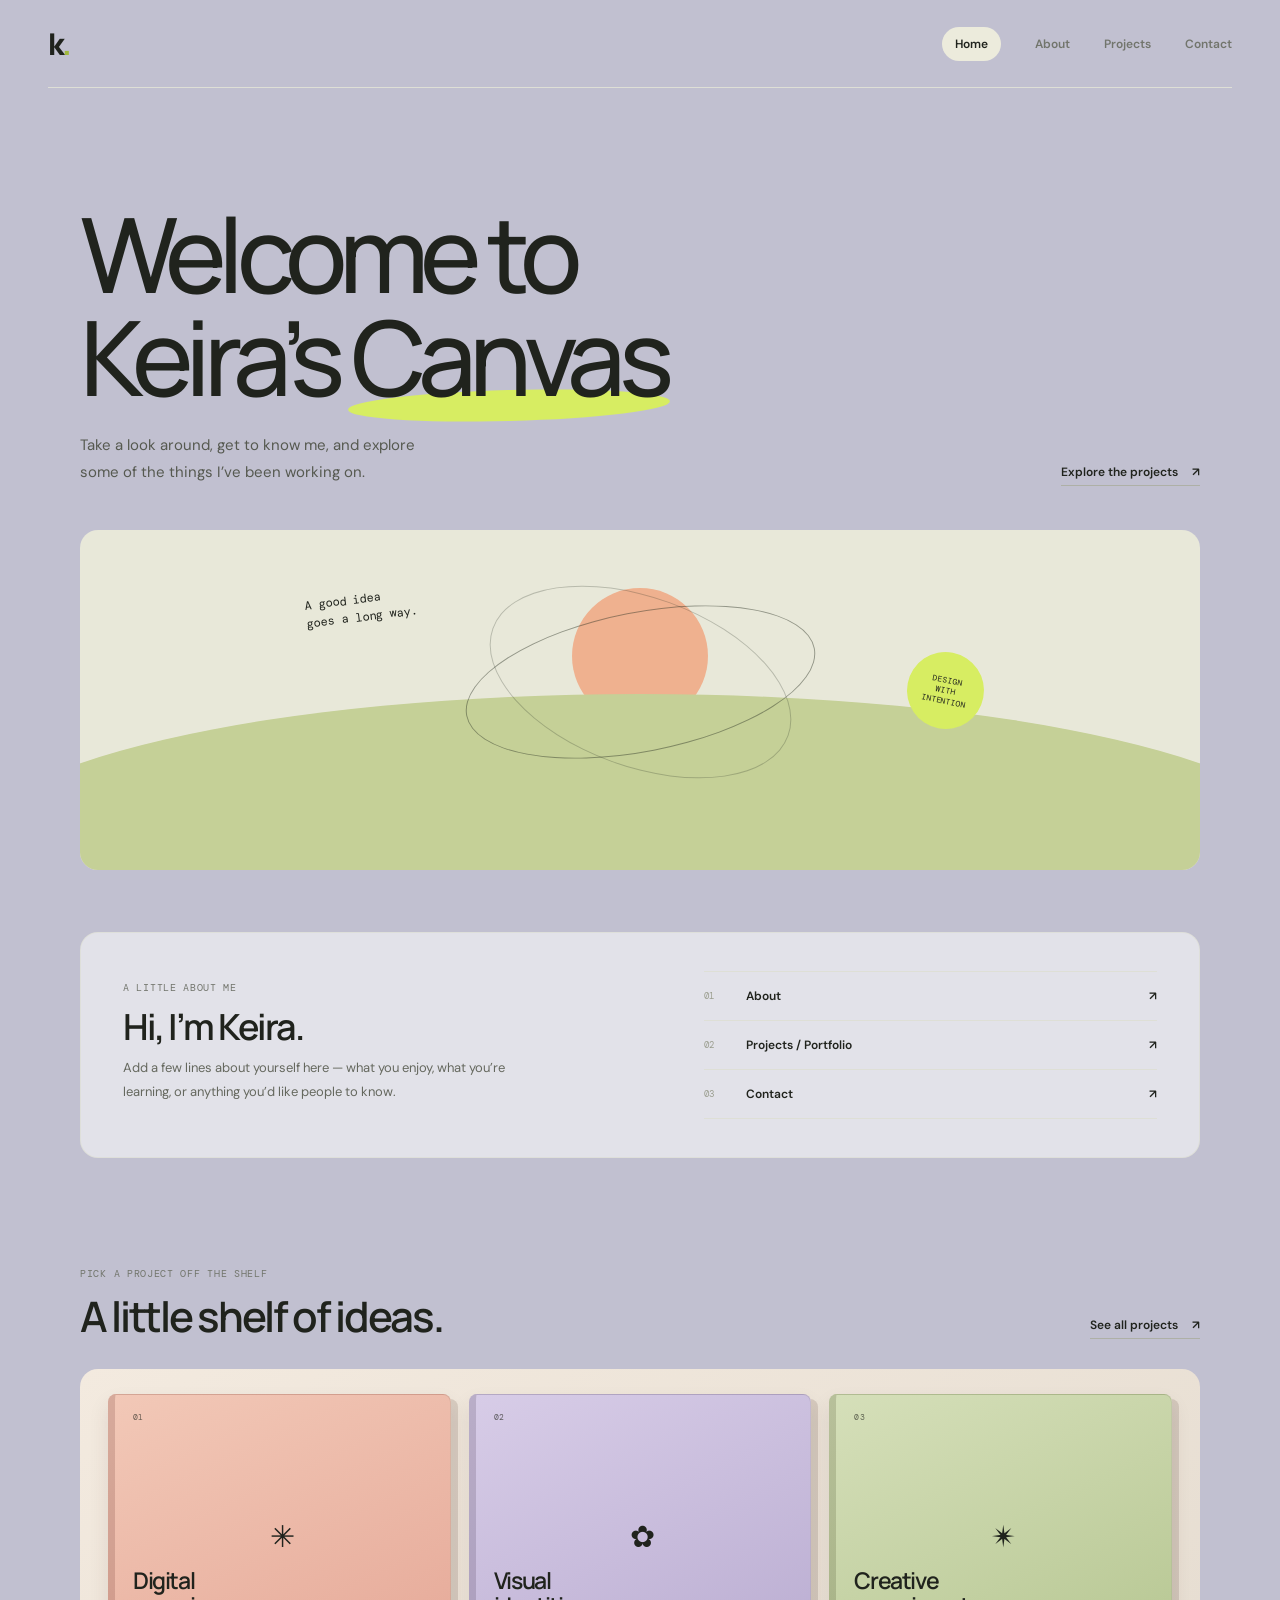
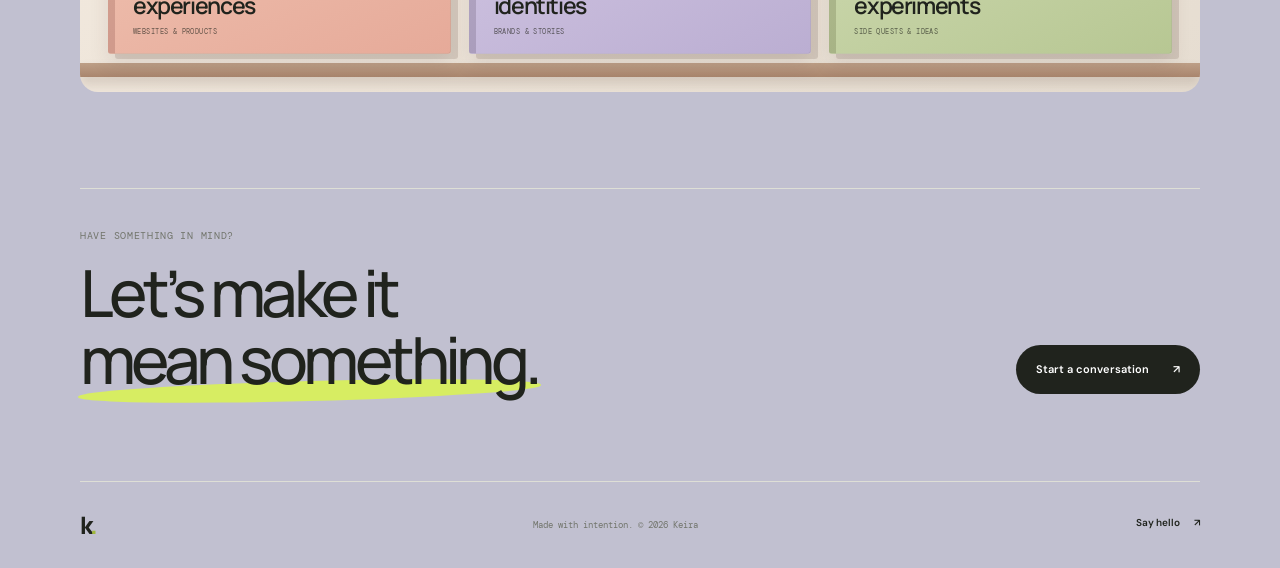
==== index.html @ f97a5eee "Add clickable project bookshelf Co-authored-by: Copilot <223556219+Copilot@users.noreply.github.com>" ====
<!doctype html>
<html lang="en">
  <head>
    <meta charset="utf-8">
    <meta name="viewport" content="width=device-width, initial-scale=1">
    <meta name="description" content="Welcome to Keira's Canvas. Get to know Keira and explore a shelf of projects.">
    <title>Keira’s Canvas</title>
    <link rel="stylesheet" href="styles.css">
  </head>
  <body>
    <a class="skip-link" href="#main">Skip to content</a>
    <header class="site-header">
      <a class="wordmark" href="index.html" aria-label="Keira, home">k<span>.</span></a>
      <nav class="site-nav" aria-label="Main navigation">
        <a class="active" aria-current="page" href="index.html">Home</a>
        <a href="about.html">About</a>
        <a href="projects.html">Projects</a>
        <a href="contact.html">Contact</a>
      </nav>
    </header>

    <main id="main">
      <section class="hero page-width">
        <h1>Welcome to<br>Keira’s <span class="highlight">Canvas</span></h1>
        <div class="hero-bottom">
          <p class="intro">Take a look around, get to know me, and explore some of the things I’ve been working on.</p>
          <a class="text-link" href="projects.html">Explore the projects <span aria-hidden="true">↗</span></a>
        </div>
        <div class="hero-art" aria-hidden="true">
          <div class="art-sun"></div>
          <div class="art-ring art-ring-one"></div>
          <div class="art-ring art-ring-two"></div>
          <span class="art-note">A good idea<br>goes a long way.</span>
          <span class="art-sticker">DESIGN<br>WITH<br>INTENTION</span>
          <div class="art-ground"></div>
        </div>
      </section>

      <section class="home-intro page-width" aria-labelledby="home-intro-title">
        <div class="home-intro-copy">
          <p class="eyebrow">A little about me</p>
          <h2 id="home-intro-title">Hi, I’m Keira.</h2>
          <p class="home-bio-placeholder">Add a few lines about yourself here — what you enjoy, what you’re learning, or anything you’d like people to know.</p>
        </div>
        <nav class="home-page-links" aria-label="Explore the portfolio">
          <a class="home-page-link" href="about.html"><span class="home-link-number">01</span><span>About</span><span aria-hidden="true">↗</span></a>
          <a class="home-page-link" href="projects.html"><span class="home-link-number">02</span><span>Projects / Portfolio</span><span aria-hidden="true">↗</span></a>
          <a class="home-page-link" href="contact.html"><span class="home-link-number">03</span><span>Contact</span><span aria-hidden="true">↗</span></a>
        </nav>
      </section>

      <section class="selected-work page-width" aria-labelledby="selected-work-title">
        <div class="section-heading">
          <div>
            <p class="eyebrow">Pick a project off the shelf</p>
            <h2 id="selected-work-title">A little shelf of ideas.</h2>
          </div>
          <a class="text-link" href="projects.html">See all projects <span aria-hidden="true">↗</span></a>
        </div>
        <nav class="bookshelf" aria-label="Projects">
          <a class="shelf-book shelf-book-peach" href="projects.html#digital-experiences">
            <span class="book-number">01</span>
            <span class="book-ornament" aria-hidden="true">✳</span>
            <span class="book-title">Digital<br>experiences</span>
            <span class="book-meta">WEBSITES &amp; PRODUCTS</span>
          </a>
          <a class="shelf-book shelf-book-lilac" href="projects.html#visual-identities">
            <span class="book-number">02</span>
            <span class="book-ornament" aria-hidden="true">✿</span>
            <span class="book-title">Visual<br>identities</span>
            <span class="book-meta">BRANDS &amp; STORIES</span>
          </a>
          <a class="shelf-book shelf-book-green" href="projects.html#creative-experiments">
            <span class="book-number">03</span>
            <span class="book-ornament" aria-hidden="true">✴</span>
            <span class="book-title">Creative<br>experiments</span>
            <span class="book-meta">SIDE QUESTS &amp; IDEAS</span>
          </a>
        </nav>
      </section>

      <section class="home-cta page-width">
        <p class="eyebrow">Have something in mind?</p>
        <div class="cta-row">
          <h2>Let’s make it<br><span class="highlight">mean something.</span></h2>
          <a class="button button-dark" href="contact.html">Start a conversation <span aria-hidden="true">↗</span></a>
        </div>
      </section>
    </main>

    <footer class="site-footer page-width">
      <a class="wordmark" href="index.html" aria-label="Keira, home">k<span>.</span></a>
      <p>Made with intention. © <span>2026</span> Keira</p>
      <a class="text-link" href="contact.html">Say hello <span aria-hidden="true">↗</span></a>
    </footer>
  </body>
</html>
---- styles.css ----
@import url('https://fonts.googleapis.com/css2?family=DM+Mono:wght@400;500&family=DM+Sans:wght@400;500;600;700&family=Manrope:wght@400;500;600;700;800&display=swap');

:root {
  color-scheme: light;
  --paper: #c1c0d0;
  --ink: #20231d;
  --muted: #72756c;
  --line: #dedfd6;
  --lime: #d7ed62;
  --peach: #f2ad8b;
  --lilac: #cbc3e4;
  --green: #bccd9c;
  --mono: "DM Mono", monospace;
  --sans: "DM Sans", sans-serif;
  --display: "Manrope", sans-serif;
}

* { box-sizing: border-box; }

html { scroll-behavior: smooth; }

body {
  margin: 0;
  background: var(--paper);
  color: var(--ink);
  font-family: var(--sans);
  -webkit-font-smoothing: antialiased;
}

a { color: inherit; text-decoration: none; }

a:focus-visible {
  outline: 2px solid currentColor;
  outline-offset: 5px;
}

.skip-link {
  position: absolute;
  z-index: 10;
  top: 10px;
  left: 10px;
  padding: 10px 14px;
  transform: translateY(-160%);
  background: var(--ink);
  color: white;
}

.skip-link:focus { transform: translateY(0); }

.page-width { width: min(1120px, calc(100% - 96px)); margin-inline: auto; }

.site-header {
  width: min(1240px, calc(100% - 96px));
  height: 88px;
  margin-inline: auto;
  display: flex;
  align-items: center;
  justify-content: space-between;
  border-bottom: 1px solid var(--line);
}

.wordmark {
  font-family: var(--display);
  font-size: 30px;
  line-height: 1;
  font-weight: 800;
  letter-spacing: -3px;
}

.wordmark span { color: #a0b83b; }

.site-nav { display: flex; align-items: center; gap: 34px; }

.site-nav a {
  font-size: 12px;
  font-weight: 600;
}

.site-nav a { color: var(--muted); transition: color .2s ease; }
.site-nav a:hover, .site-nav a.active { color: var(--ink); }

.hero { padding-top: 85px; }

.eyebrow {
  margin: 0;
  color: var(--muted);
  font: 10px/1.5 var(--mono);
  letter-spacing: .07em;
  text-transform: uppercase;
}

.eyebrow-mark { color: #98ad39; font-size: 14px; vertical-align: -1px; }

h1, h2, h3, p { margin-top: 0; }

.hero h1, .page-title {
  margin: 29px 0 24px;
  font: 500 clamp(54px, 8.3vw, 104px)/.99 var(--display);
  letter-spacing: -.075em;
}

.highlight {
  position: relative;
  z-index: 0;
  white-space: nowrap;
}

.highlight::after {
  position: absolute;
  z-index: -1;
  right: -.04em;
  bottom: .06em;
  left: -.03em;
  height: .3em;
  border-radius: 50%;
  background: var(--lime);
  content: "";
  transform: rotate(-1.5deg);
}

.hero-bottom {
  display: flex;
  align-items: end;
  justify-content: space-between;
  gap: 24px;
  padding-bottom: 44px;
}

.intro {
  max-width: 370px;
  margin: 0;
  color: #565950;
  font-size: 15px;
  line-height: 1.8;
}

.text-link {
  display: inline-flex;
  align-items: center;
  gap: 14px;
  padding-bottom: 5px;
  border-bottom: 1px solid #aeb0a6;
  font-size: 12px;
  font-weight: 600;
  transition: gap .2s ease, border-color .2s ease;
}

.text-link:hover { gap: 20px; border-color: var(--ink); }

.hero-art {
  position: relative;
  height: 340px;
  overflow: hidden;
  background: #e8e8d9;
}

.art-ground {
  position: absolute;
  right: 0;
  bottom: -134px;
  left: 0;
  height: 310px;
  border-radius: 50% 50% 0 0;
  background: #c5d097;
  transform: scaleX(1.2);
}

.art-sun {
  position: absolute;
  top: 58px;
  left: calc(50% - 68px);
  width: 136px;
  height: 136px;
  border-radius: 50%;
  background: #efb18f;
}

.art-ring {
  position: absolute;
  z-index: 1;
  top: 82px;
  left: calc(50% - 177px);
  width: 355px;
  height: 140px;
  border: 1px solid rgba(43, 48, 36, .44);
  border-radius: 50%;
  transform: rotate(-11deg);
}

.art-ring-two {
  top: 67px;
  left: calc(50% - 157px);
  width: 315px;
  height: 170px;
  border-color: rgba(43, 48, 36, .25);
  transform: rotate(20deg);
}

.art-note {
  position: absolute;
  z-index: 2;
  top: 60px;
  left: max(calc(50% - 335px), 8%);
  font: 12px/1.5 var(--mono);
  transform: rotate(-7deg);
}

.art-sticker {
  position: absolute;
  z-index: 2;
  top: 122px;
  right: max(calc(50% - 344px), 7%);
  display: grid;
  width: 77px;
  height: 77px;
  place-content: center;
  border-radius: 50%;
  background: var(--lime);
  font: 8px/1.3 var(--mono);
  text-align: center;
  transform: rotate(11deg);
}

.selected-work { padding: 108px 0 96px; }

.section-heading {
  display: flex;
  align-items: end;
  justify-content: space-between;
  gap: 20px;
  margin-bottom: 30px;
}

.section-heading h2 {
  margin: 12px 0 0;
  font: 600 clamp(28px, 4vw, 42px)/1.1 var(--display);
  letter-spacing: -.055em;
}

.work-grid { display: grid; grid-template-columns: repeat(2, 1fr); gap: 20px; }

.work-card {
  position: relative;
  display: flex;
  min-height: 315px;
  flex-direction: column;
  align-items: flex-start;
  padding: 23px 25px 22px;
  overflow: hidden;
  transition: transform .25s ease;
}

.work-card:hover { transform: translateY(-4px); }
.work-card-peach { background: #f0c1a8; }
.work-card-lilac { background: #d1c9e6; }

.work-number, .work-meta {
  position: relative;
  z-index: 1;
  font: 9px var(--mono);
  letter-spacing: .05em;
}

.work-illustration { position: absolute; inset: 36px 0 58px; }

.illustration-window {
  top: 53px;
  left: 50%;
  width: 172px;
  height: 112px;
  border: 1px solid rgba(32, 35, 29, .75);
  background: rgba(247, 246, 241, .56);
  transform: translateX(-50%) rotate(-5deg);
}

.illustration-window span {
  position: absolute;
  top: 0;
  right: 0;
  left: 0;
  height: 16px;
  border-bottom: 1px solid rgba(32, 35, 29, .45);
}

.illustration-window i {
  position: relative;
  top: 5px;
  left: 8px;
  display: inline-block;
  width: 4px;
  height: 4px;
  margin-right: 2px;
  border-radius: 50%;
  background: var(--ink);
}

.illustration-orbit {
  top: 43px;
  left: 50%;
  width: 140px;
  height: 140px;
  border: 1px solid rgba(32, 35, 29, .6);
  border-radius: 50%;
  transform: translateX(-50%) rotate(-28deg);
}

.illustration-orbit::before, .illustration-orbit::after {
  position: absolute;
  inset: 15px -15px;
  border: 1px solid rgba(32, 35, 29, .45);
  border-radius: 50%;
  content: "";
  transform: rotate(55deg);
}

.illustration-orbit::after { transform: rotate(-55deg); }

.illustration-orbit span {
  position: absolute;
  inset: 0;
  display: grid;
  place-content: center;
  font: 700 17px/1 var(--display);
  letter-spacing: -.06em;
  text-align: center;
  transform: rotate(28deg);
}

.work-title {
  position: relative;
  z-index: 1;
  margin-top: auto;
  font: 600 19px var(--display);
  letter-spacing: -.04em;
}

.work-meta { margin-top: 5px; color: #53544e; letter-spacing: 0; }

.work-arrow {
  position: absolute;
  right: 22px;
  bottom: 20px;
  font-size: 16px;
}

.home-cta {
  padding: 39px 0 87px;
  border-top: 1px solid var(--line);
}

.home-intro {
  display: grid;
  grid-template-columns: 1fr .85fr;
  gap: 48px;
  align-items: center;
  margin-top: 62px;
  padding: 38px 42px;
  border: 1px solid rgba(222, 223, 214, .8);
  border-radius: 18px;
  background: rgba(255, 255, 255, .54);
}

.home-intro-copy h2 {
  margin: 12px 0 10px;
  font: 600 clamp(25px, 3.5vw, 36px)/1.1 var(--display);
  letter-spacing: -.055em;
}

.home-bio-placeholder {
  max-width: 430px;
  min-height: 54px;
  margin: 0;
  color: #65685e;
  font-size: 13px;
  line-height: 1.8;
}

.home-page-links { border-top: 1px solid var(--line); }

.home-page-link {
  display: grid;
  grid-template-columns: 32px 1fr auto;
  min-height: 49px;
  align-items: center;
  gap: 10px;
  border-bottom: 1px solid var(--line);
  font-size: 12px;
  font-weight: 600;
  transition: padding .2s ease, color .2s ease;
}

.home-page-link:hover { padding-inline: 5px; color: #8a6880; }
.home-link-number { color: #9a9d8e; font: 9px var(--mono); }

.bookshelf {
  position: relative;
  display: grid;
  grid-template-columns: repeat(3, minmax(0, 1fr));
  align-items: end;
  gap: 18px;
  padding: 25px 28px 38px;
  overflow: hidden;
  border-radius: 18px;
  background: linear-gradient(145deg, #f3eadf, #e6ddd1);
}

.bookshelf::after {
  position: absolute;
  right: 0;
  bottom: 15px;
  left: 0;
  height: 14px;
  background: linear-gradient(180deg, #bd9f87, #a9856d);
  box-shadow: 0 7px 12px rgba(80, 57, 42, .16);
  content: "";
}

.shelf-book {
  position: relative;
  z-index: 1;
  display: flex;
  min-width: 0;
  min-height: 260px;
  flex-direction: column;
  align-items: flex-start;
  padding: 17px 18px;
  border: 1px solid rgba(64, 51, 47, .12);
  border-left: 7px solid rgba(64, 51, 47, .13);
  border-radius: 8px 8px 3px 3px;
  box-shadow: 7px 5px 0 rgba(87, 67, 53, .16), 0 10px 20px rgba(64, 51, 47, .1);
  transition: transform .22s ease, box-shadow .22s ease;
}

.shelf-book:hover {
  transform: translateY(-10px) rotate(-1deg);
  box-shadow: 9px 10px 0 rgba(87, 67, 53, .16), 0 16px 25px rgba(64, 51, 47, .14);
}

.shelf-book:focus-visible { z-index: 2; }
.shelf-book-peach { background: linear-gradient(155deg, #f2c8b7, #e6aa99); }
.shelf-book-lilac { background: linear-gradient(155deg, #d7cce7, #bbaed2); }
.shelf-book-green { background: linear-gradient(155deg, #d5dfb9, #b7c793); }
.book-number, .book-meta { font: 8px var(--mono); letter-spacing: .06em; }
.book-number { color: rgba(37, 39, 31, .68); }
.book-ornament { align-self: center; margin: auto 0 12px; font-size: 30px; }
.book-title { font: 600 clamp(16px, 2.2vw, 23px)/1.08 var(--display); letter-spacing: -.06em; }
.book-meta { margin-top: 9px; color: rgba(37, 39, 31, .67); font-size: 7px; }

.cta-row { display: flex; align-items: end; justify-content: space-between; gap: 24px; }

.cta-row h2 {
  margin: 17px 0 0;
  font: 500 clamp(38px, 6vw, 65px)/1.03 var(--display);
  letter-spacing: -.07em;
}

.button {
  display: inline-flex;
  min-height: 49px;
  align-items: center;
  justify-content: center;
  gap: 24px;
  padding: 0 20px;
  font-size: 11px;
  font-weight: 600;
  transition: background .2s ease, transform .2s ease;
}

.button:hover { transform: translateY(-2px); }
.button-dark { background: var(--ink); color: white; }
.button-dark:hover { background: #3a3f32; }

.site-footer {
  min-height: 87px;
  display: flex;
  align-items: center;
  justify-content: space-between;
  border-top: 1px solid var(--line);
}

.site-footer .wordmark { font-size: 24px; }
.site-footer p { margin: 0; color: var(--muted); font: 9px var(--mono); }
.site-footer .text-link { border: 0; font-size: 10px; }

.inner-page { padding-top: 86px; }
.inner-page > .page-title { margin-top: 27px; }
.page-title { font-size: clamp(56px, 8vw, 91px); }

.about-layout {
  display: grid;
  grid-template-columns: .92fr 1.08fr;
  gap: clamp(44px, 9vw, 112px);
  align-items: center;
  padding: 20px 0 112px;
}

.about-art {
  position: relative;
  min-height: 390px;
  overflow: hidden;
  background: #e7e8d9;
}

.about-art::before {
  position: absolute;
  right: -15%;
  bottom: -40%;
  left: -15%;
  height: 82%;
  border-radius: 50% 50% 0 0;
  background: #c7d39d;
  content: "";
}

.about-sun {
  position: absolute;
  top: 69px;
  left: calc(50% - 77px);
  width: 154px;
  height: 154px;
  border-radius: 50%;
  background: #f0b391;
}

.about-note {
  position: absolute;
  z-index: 1;
  right: 17px;
  bottom: 26px;
  font: 10px/1.6 var(--mono);
  text-align: right;
  transform: rotate(-5deg);
}

.about-doodle {
  position: absolute;
  top: 38px;
  left: 23px;
  color: #8ba43a;
  font-size: 27px;
}

.about-copy h2 {
  margin: 0 0 17px;
  font: 600 25px var(--display);
  letter-spacing: -.04em;
}

.about-copy p {
  margin-bottom: 17px;
  color: #65685e;
  font-size: 13px;
  line-height: 1.85;
}

.about-copy p.lead { color: var(--ink); font-size: 16px; line-height: 1.7; }
.about-copy .text-link { margin-top: 7px; }

.values-section { padding: 0 0 100px; }
.values-grid { display: grid; grid-template-columns: repeat(3, 1fr); gap: 27px; margin-top: 28px; }
.values-grid article { padding-top: 16px; border-top: 1px solid var(--line); }
.values-grid article > span { color: #8d9d4e; font: 10px var(--mono); }
.values-grid h3 { margin: 20px 0 8px; font: 600 18px var(--display); letter-spacing: -.04em; }
.values-grid p { max-width: 250px; margin: 0; color: var(--muted); font-size: 12px; line-height: 1.8; }

.inner-cta {
  display: flex;
  align-items: center;
  justify-content: space-between;
  gap: 24px;
  padding: 34px 0 77px;
  border-top: 1px solid var(--line);
}

.inner-cta h2 { margin: 0; font: 600 25px var(--display); letter-spacing: -.05em; }

.page-intro {
  max-width: 490px;
  margin: 0;
  color: #65685e;
  font-size: 15px;
  line-height: 1.8;
}

.projects-page > .page-title { margin-bottom: 16px; }

.project-grid { display: grid; grid-template-columns: repeat(2, 1fr); gap: 36px 22px; padding: 54px 0 95px; }

.project-card { min-width: 0; }

.project-art {
  position: relative;
  display: grid;
  min-height: 300px;
  overflow: hidden;
  place-items: center;
}

.project-art-peach { background: #f0c1a8; }
.project-art-lilac { background: #d1c9e6; }
.project-art-green { background: #d3ddbb; }

.project-label {
  position: absolute;
  top: 18px;
  left: 19px;
  font: 9px var(--mono);
}

.project-stamp {
  position: absolute;
  right: 18px;
  bottom: 17px;
  font: 10px var(--mono);
}

.project-shape-window {
  position: relative;
  width: min(64%, 250px);
  height: 150px;
  padding-top: 25px;
  border: 1px solid rgba(32, 35, 29, .7);
  background: rgba(247, 246, 241, .55);
  box-shadow: 12px 12px 0 rgba(32, 35, 29, .12);
  transform: rotate(-5deg);
}

.project-shape-window i {
  position: relative;
  top: -19px;
  left: 10px;
  display: inline-block;
  width: 5px;
  height: 5px;
  margin-right: 3px;
  border-radius: 50%;
  background: var(--ink);
}

.project-shape-window::before {
  position: absolute;
  top: 20px;
  right: 0;
  left: 0;
  height: 1px;
  background: rgba(32, 35, 29, .5);
  content: "";
}

.project-shape-window span {
  display: block;
  margin: 19px;
  font: 600 24px/1.05 var(--display);
  letter-spacing: -.06em;
}

.project-shape-orbit {
  position: relative;
  width: 150px;
  height: 150px;
  border: 1px solid rgba(32, 35, 29, .7);
  border-radius: 50%;
  transform: rotate(-30deg);
}

.project-shape-orbit::before, .project-shape-orbit::after {
  position: absolute;
  inset: 17px -17px;
  border: 1px solid rgba(32, 35, 29, .5);
  border-radius: 50%;
  content: "";
  transform: rotate(57deg);
}

.project-shape-orbit::after { transform: rotate(-57deg); }
.project-shape-orbit span { position: absolute; inset: 0; display: grid; place-content: center; font: 700 20px/1 var(--display); letter-spacing: -.06em; text-align: center; transform: rotate(30deg); }

.project-shape-flower {
  display: grid;
  width: 135px;
  height: 135px;
  place-items: center;
  border: 1px solid rgba(32, 35, 29, .7);
  border-radius: 50%;
  transform: rotate(-18deg);
}

.project-shape-flower::before, .project-shape-flower::after {
  position: absolute;
  width: 71px;
  height: 119px;
  border: 1px solid rgba(32, 35, 29, .55);
  border-radius: 50%;
  content: "";
}

.project-shape-flower::after { transform: rotate(90deg); }
.project-shape-flower span { font-size: 26px; }

.project-caption { display: flex; align-items: center; justify-content: space-between; padding-top: 15px; }
.project-caption h2 { margin: 0 0 4px; font: 600 16px var(--display); letter-spacing: -.04em; }
.project-caption p { margin: 0; color: var(--muted); font-size: 11px; }
.project-caption > span { font-size: 15px; }
.projects-page .inner-cta { padding-top: 30px; }

.contact-layout {
  display: grid;
  grid-template-columns: 1fr .85fr;
  gap: 50px;
  align-items: center;
  padding: 10px 0 60px;
}

.contact-copy .page-title { margin: 20px 0 20px; }
.contact-copy .page-intro { max-width: 390px; }

.contact-email {
  display: inline-flex;
  align-items: center;
  gap: 18px;
  margin-top: 35px;
  padding-bottom: 7px;
  border-bottom: 1px solid #aeb0a6;
  font: 600 clamp(17px, 2.5vw, 23px) var(--display);
  letter-spacing: -.04em;
}

.contact-email span { font: 15px var(--sans); }
.contact-note { margin: 10px 0 0; color: var(--muted); font-size: 10px; }

.contact-art {
  position: relative;
  aspect-ratio: 1;
  max-height: 390px;
  overflow: hidden;
  background: #e6e8d8;
}

.contact-sun {
  position: absolute;
  top: 50%;
  left: 50%;
  display: grid;
  width: 130px;
  height: 130px;
  place-items: center;
  border-radius: 50%;
  background: #efb18f;
  font: 700 26px var(--display);
  letter-spacing: -.07em;
  transform: translate(-50%, -50%);
}

.contact-orbit {
  position: absolute;
  top: calc(50% - 73px);
  left: calc(50% - 152px);
  width: 304px;
  height: 146px;
  border: 1px solid rgba(32, 35, 29, .5);
  border-radius: 50%;
  transform: rotate(-35deg);
}

.contact-orbit-two { transform: rotate(35deg); }

.contact-spark {
  position: absolute;
  z-index: 1;
  color: #82943d;
  font-size: 24px;
}

.contact-spark-one { top: 19%; left: 20%; }
.contact-spark-two { right: 17%; bottom: 19%; font-size: 16px; }

.contact-art-note {
  position: absolute;
  right: 17px;
  bottom: 16px;
  font: 9px/1.5 var(--mono);
  text-align: right;
}

.contact-bottom {
  display: flex;
  align-items: center;
  justify-content: space-between;
  gap: 20px;
  padding: 26px 0 77px;
  border-top: 1px solid var(--line);
}

.contact-bottom p { margin: 0; color: var(--muted); font-size: 12px; }

@media (min-width: 1400px) {
  .hero { padding-top: 102px; }
  .hero-art { height: 390px; }
}

@media (max-width: 720px) {
  .page-width, .site-header { width: calc(100% - 40px); }
  .site-header { height: 72px; }
  .site-nav { gap: 17px; }
  .site-nav a { font-size: 11px; }
  .hero { padding-top: 64px; }
  .hero h1 { margin-top: 25px; font-size: clamp(51px, 12vw, 78px); }
  .hero-bottom { align-items: start; flex-direction: column; padding-bottom: 30px; }
  .hero-art { height: 275px; }
  .art-sun { top: 46px; width: 112px; height: 112px; left: calc(50% - 56px); }
  .art-ring { top: 68px; left: calc(50% - 144px); width: 288px; height: 118px; }
  .art-ring-two { top: 57px; left: calc(50% - 129px); width: 258px; height: 142px; }
  .art-note { top: 37px; left: 6%; font-size: 10px; }
  .art-sticker { top: 110px; right: 7%; width: 66px; height: 66px; font-size: 7px; }
  .selected-work { padding: 75px 0 67px; }
  .home-intro { grid-template-columns: 1fr; gap: 28px; margin-top: 38px; padding: 27px 24px; }
  .home-bio-placeholder { min-height: 0; }
  .section-heading { align-items: start; flex-direction: column; }
  .bookshelf { gap: 12px; padding: 20px 20px 35px; }
  .shelf-book { min-height: 230px; padding: 14px 13px; }
  .work-card { min-height: 265px; padding: 18px 15px; }
  .work-title { font-size: 16px; }
  .work-number, .work-meta { font-size: 8px; }
  .work-arrow { right: 14px; bottom: 17px; }
  .illustration-window { width: 135px; height: 95px; }
  .illustration-orbit { width: 115px; height: 115px; }
  .home-cta { padding: 30px 0 60px; }
  .cta-row { align-items: start; flex-direction: column; }
  .site-footer { min-height: 75px; }
  .site-footer p { font-size: 8px; }
  .inner-page { padding-top: 65px; }
  .page-title { font-size: clamp(53px, 11vw, 78px); }
  .about-layout { grid-template-columns: 1fr; gap: 34px; padding: 10px 0 75px; }
  .about-art { min-height: 300px; }
  .about-sun { top: 54px; }
  .values-section { padding-bottom: 70px; }
  .values-grid { grid-template-columns: 1fr; gap: 24px; }
  .values-grid article { display: grid; grid-template-columns: 30px 1fr; column-gap: 8px; }
  .values-grid article > span { grid-row: span 2; padding-top: 3px; }
  .values-grid h3 { margin: 0 0 6px; }
  .values-grid p { grid-column: 2; max-width: none; }
  .inner-cta h2 { font-size: 19px; }
  .inner-cta .button { flex-shrink: 0; }
  .project-grid { gap: 24px 12px; padding: 40px 0 70px; }
  .project-art { min-height: 230px; }
  .project-shape-window { height: 120px; }
  .project-shape-window span { margin: 15px; font-size: 19px; }
  .project-shape-orbit { width: 120px; height: 120px; }
  .project-shape-flower { width: 108px; height: 108px; }
  .project-shape-flower::before, .project-shape-flower::after { width: 60px; height: 96px; }
  .project-caption h2 { font-size: 13px; }
  .project-caption p { font-size: 9px; }
  .project-label { top: 13px; left: 12px; font-size: 8px; }
  .project-stamp { right: 12px; bottom: 12px; }
  .contact-layout { grid-template-columns: 1fr; gap: 40px; padding-bottom: 40px; }
  .contact-art { width: min(100%, 390px); justify-self: center; }
  .contact-bottom { padding-bottom: 60px; }
}

@media (max-width: 430px) {
  .page-width, .site-header { width: calc(100% - 32px); }
  .site-header { height: 66px; }
  .wordmark { font-size: 26px; }
  .site-nav { gap: 12px; }
  .site-nav a { font-size: 10px; }
  .eyebrow { font-size: 9px; }
  .hero h1 { font-size: clamp(38px, 10.3vw, 51px); }
  .bookshelf { gap: 8px; padding: 16px 13px 32px; }
  .shelf-book { min-height: 195px; padding: 12px 9px; }
  .book-title { font-size: clamp(12px, 3.2vw, 16px); }
  .book-meta { font-size: 6px; }
  .book-ornament { font-size: 23px; }
  .work-grid { grid-template-columns: 1fr; }
  .work-card { min-height: 255px; }
  .section-heading h2 { font-size: 30px; }
  .site-footer p { max-width: 125px; text-align: center; line-height: 1.7; }
  .site-footer .text-link { gap: 7px; }
  .project-grid { grid-template-columns: 1fr; gap: 29px; }
  .project-art { min-height: 280px; }
  .project-caption h2 { font-size: 15px; }
  .project-caption p { font-size: 10px; }
  .inner-cta { align-items: start; flex-direction: column; }
  .contact-copy .page-title { font-size: 57px; }
}

@media (prefers-reduced-motion: reduce) {
  *, *::before, *::after { scroll-behavior: auto !important; transition-duration: .01ms !important; }
}

/* Soft, rounded details give the portfolio a warmer, more personal feel. */
body { background: var(--paper); }

.site-nav a.active {
  padding: 9px 13px;
  border-radius: 999px;
  background: #ecebdc;
}

.button { border-radius: 999px; }
.hero-art, .about-art, .project-art, .work-card, .contact-art { border-radius: 18px; }
.work-card { box-shadow: 0 8px 25px rgba(37, 39, 31, .035); }
.project-art { box-shadow: 0 8px 24px rgba(37, 39, 31, .045); }

.about-page .highlight::after { background: #e9bfd3; }

.about-page .about-layout {
  grid-template-columns: 1fr 1fr;
  gap: clamp(42px, 7vw, 88px);
  padding-top: 15px;
}

.about-page .about-art {
  min-height: 430px;
  border: 8px solid rgba(255, 255, 255, .68);
  background:
    radial-gradient(circle at 17% 83%, rgba(255, 255, 255, .72) 0 3px, transparent 4px),
    radial-gradient(circle at 83% 30%, rgba(255, 255, 255, .68) 0 4px, transparent 5px),
    linear-gradient(145deg, #f3d9e3 0%, #e8dfef 55%, #d9e3d1 100%);
  box-shadow: 0 18px 45px rgba(90, 75, 85, .09);
}

.about-page .about-art::before {
  right: -17%;
  bottom: -44%;
  left: -17%;
  height: 83%;
  border-radius: 50% 50% 0 0;
  background: linear-gradient(155deg, #d6e0bf, #bcca9c);
}

.about-page .about-art::after {
  position: absolute;
  top: 72px;
  left: calc(50% - 112px);
  width: 224px;
  height: 136px;
  border: 1px solid rgba(77, 65, 75, .3);
  border-radius: 50%;
  content: "";
  transform: rotate(-24deg);
}

.about-page .about-sun {
  top: 80px;
  left: calc(50% - 73px);
  width: 146px;
  height: 146px;
  background: radial-gradient(circle at 35% 30%, #ffe1ca, #eea8a0 78%);
  box-shadow: 0 15px 32px rgba(172, 115, 114, .15);
}

.about-art-label {
  position: absolute;
  z-index: 2;
  top: 18px;
  left: 18px;
  padding: 8px 10px;
  border: 1px solid rgba(53, 49, 48, .14);
  border-radius: 99px;
  background: rgba(255, 255, 255, .52);
  font: 8px var(--mono);
  letter-spacing: .06em;
}

.about-sticker {
  position: absolute;
  z-index: 2;
  top: 173px;
  right: 12%;
  display: grid;
  width: 70px;
  height: 70px;
  place-content: center;
  border-radius: 50%;
  background: #f5e89b;
  box-shadow: 0 6px 16px rgba(91, 77, 43, .12);
  font: 8px/1.35 var(--mono);
  text-align: center;
  transform: rotate(9deg);
}

.about-page .about-note {
  right: auto;
  bottom: 24px;
  left: 23px;
  padding: 11px 14px;
  border-radius: 10px;
  background: rgba(255, 255, 255, .64);
  font-size: 9px;
  text-align: left;
  transform: rotate(-3deg);
}

.about-page .about-doodle {
  top: 96px;
  left: 15%;
  color: #788c55;
  font-size: 23px;
}

.about-page .about-copy h2 { font-size: 29px; }
.about-page .about-copy p { font-size: 14px; }
.about-page .about-copy p.lead { font-size: 17px; }
.about-page .values-grid article { padding-top: 18px; }
.about-page .values-grid article > span { color: #ab7390; }
.about-page .values-grid h3 { font-size: 19px; }

@media (max-width: 720px) {
  .about-page .about-layout { grid-template-columns: 1fr; gap: 34px; }
  .about-page .about-art { min-height: 340px; }
  .about-page .about-sun { top: 63px; }
  .about-page .about-art::after { top: 55px; }
  .about-sticker { top: 152px; }
}
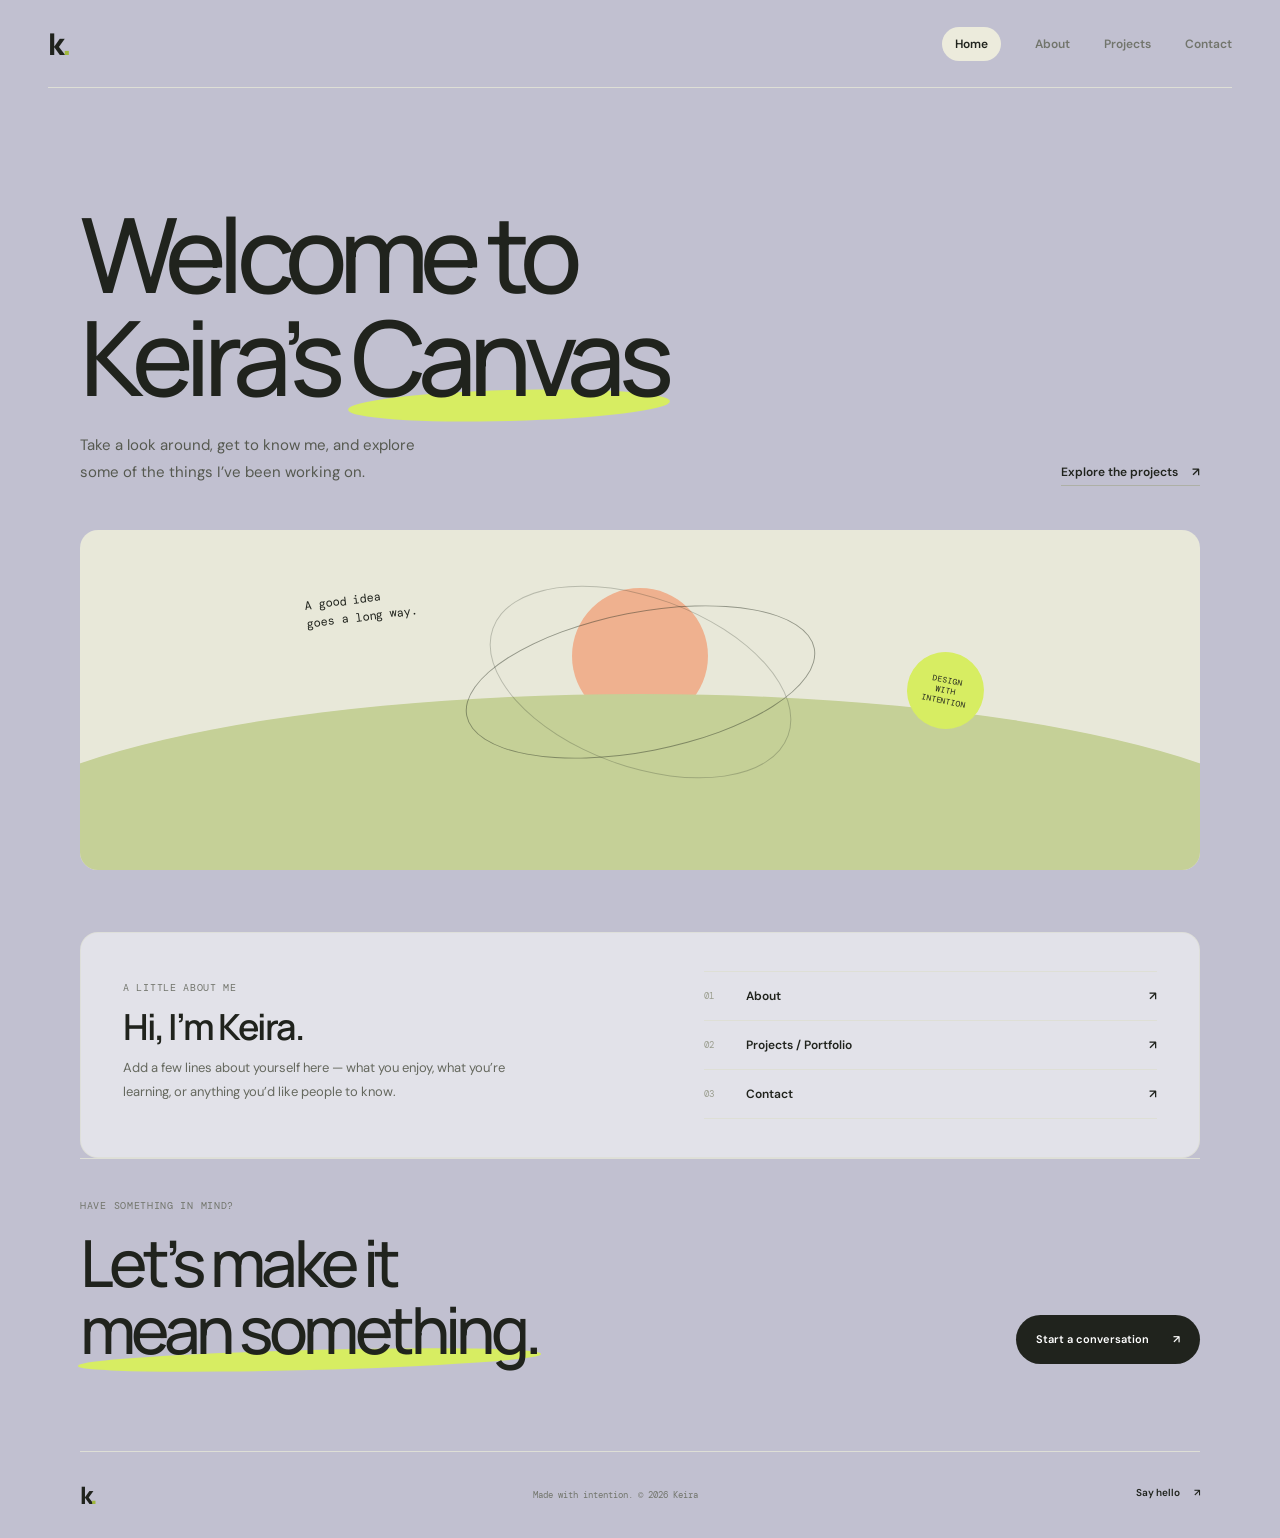
==== commit 9745ad9b: "Move expandable project shelf to projects page Co-authored-by: Copilot <223556219+Copilot@users.nore" ====
--- a/index.html
+++ b/index.html
@@ -49,36 +49,6 @@
         </nav>
       </section>
 
-      <section class="selected-work page-width" aria-labelledby="selected-work-title">
-        <div class="section-heading">
-          <div>
-            <p class="eyebrow">Pick a project off the shelf</p>
-            <h2 id="selected-work-title">A little shelf of ideas.</h2>
-          </div>
-          <a class="text-link" href="projects.html">See all projects <span aria-hidden="true">↗</span></a>
-        </div>
-        <nav class="bookshelf" aria-label="Projects">
-          <a class="shelf-book shelf-book-peach" href="projects.html#digital-experiences">
-            <span class="book-number">01</span>
-            <span class="book-ornament" aria-hidden="true">✳</span>
-            <span class="book-title">Digital<br>experiences</span>
-            <span class="book-meta">WEBSITES &amp; PRODUCTS</span>
-          </a>
-          <a class="shelf-book shelf-book-lilac" href="projects.html#visual-identities">
-            <span class="book-number">02</span>
-            <span class="book-ornament" aria-hidden="true">✿</span>
-            <span class="book-title">Visual<br>identities</span>
-            <span class="book-meta">BRANDS &amp; STORIES</span>
-          </a>
-          <a class="shelf-book shelf-book-green" href="projects.html#creative-experiments">
-            <span class="book-number">03</span>
-            <span class="book-ornament" aria-hidden="true">✴</span>
-            <span class="book-title">Creative<br>experiments</span>
-            <span class="book-meta">SIDE QUESTS &amp; IDEAS</span>
-          </a>
-        </nav>
-      </section>
-
       <section class="home-cta page-width">
         <p class="eyebrow">Have something in mind?</p>
         <div class="cta-row">
--- a/styles.css
+++ b/styles.css
@@ -394,12 +394,13 @@
 
 .bookshelf {
   position: relative;
-  display: grid;
-  grid-template-columns: repeat(3, minmax(0, 1fr));
+  --book-row-height: 260px;
+  display: flex;
+  min-height: 320px;
   align-items: end;
-  gap: 18px;
+  justify-content: center;
+  gap: 15px;
   padding: 25px 28px 38px;
-  overflow: hidden;
   border-radius: 18px;
   background: linear-gradient(145deg, #f3eadf, #e6ddd1);
 }
@@ -407,7 +408,7 @@
 .bookshelf::after {
   position: absolute;
   right: 0;
-  bottom: 15px;
+  top: calc(25px + var(--book-row-height) + 8px);
   left: 0;
   height: 14px;
   background: linear-gradient(180deg, #bd9f87, #a9856d);
@@ -415,36 +416,105 @@
   content: "";
 }
 
-.shelf-book {
-  position: relative;
+.project-book {
   z-index: 1;
+  width: clamp(74px, 11vw, 124px);
+  min-width: 0;
+  flex: 0 0 auto;
+}
+
+.book-spine {
+  position: relative;
   display: flex;
-  min-width: 0;
-  min-height: 260px;
+  height: var(--book-row-height);
   flex-direction: column;
-  align-items: flex-start;
-  padding: 17px 18px;
+  align-items: center;
+  justify-content: space-between;
+  padding: 17px 10px 15px;
   border: 1px solid rgba(64, 51, 47, .12);
-  border-left: 7px solid rgba(64, 51, 47, .13);
+  border-left: 5px solid rgba(64, 51, 47, .2);
   border-radius: 8px 8px 3px 3px;
   box-shadow: 7px 5px 0 rgba(87, 67, 53, .16), 0 10px 20px rgba(64, 51, 47, .1);
-  transition: transform .22s ease, box-shadow .22s ease;
-}
-
-.shelf-book:hover {
+  cursor: pointer;
+  list-style: none;
+  transition: transform .22s ease, box-shadow .22s ease, filter .22s ease;
+}
+
+.book-spine::-webkit-details-marker { display: none; }
+
+.book-spine:hover {
   transform: translateY(-10px) rotate(-1deg);
   box-shadow: 9px 10px 0 rgba(87, 67, 53, .16), 0 16px 25px rgba(64, 51, 47, .14);
 }
 
-.shelf-book:focus-visible { z-index: 2; }
-.shelf-book-peach { background: linear-gradient(155deg, #f2c8b7, #e6aa99); }
-.shelf-book-lilac { background: linear-gradient(155deg, #d7cce7, #bbaed2); }
-.shelf-book-green { background: linear-gradient(155deg, #d5dfb9, #b7c793); }
-.book-number, .book-meta { font: 8px var(--mono); letter-spacing: .06em; }
-.book-number { color: rgba(37, 39, 31, .68); }
-.book-ornament { align-self: center; margin: auto 0 12px; font-size: 30px; }
-.book-title { font: 600 clamp(16px, 2.2vw, 23px)/1.08 var(--display); letter-spacing: -.06em; }
-.book-meta { margin-top: 9px; color: rgba(37, 39, 31, .67); font-size: 7px; }
+.book-spine:focus-visible { outline: 2px solid var(--ink); outline-offset: 4px; }
+.book-spine-peach { background: linear-gradient(155deg, #f2c8b7, #e6aa99); }
+.book-spine-lilac { background: linear-gradient(155deg, #d7cce7, #bbaed2); }
+.book-spine-green { background: linear-gradient(155deg, #d5dfb9, #b7c793); }
+
+.book-spine-number, .book-spine-action {
+  color: rgba(37, 39, 31, .68);
+  font: 8px var(--mono);
+  letter-spacing: .06em;
+}
+
+.book-spine-title {
+  font: 600 15px var(--display);
+  letter-spacing: -.03em;
+  writing-mode: vertical-rl;
+  transform: rotate(180deg);
+}
+
+.book-spine-action > span:last-child, .project-book[open] .book-spine-action > span:first-child { display: none; }
+.project-book[open] .book-spine-action > span:last-child { display: inline; }
+.project-book[open] .book-spine { filter: saturate(.8); }
+
+.project-book[open] .book-page {
+  position: absolute;
+  z-index: 2;
+  top: calc(25px + var(--book-row-height) + 28px);
+  right: 0;
+  left: 0;
+  display: grid;
+  grid-template-columns: minmax(0, .8fr) minmax(0, 1.2fr);
+  align-items: stretch;
+  gap: 22px;
+  padding: 20px;
+  border: 1px solid rgba(64, 51, 47, .1);
+  border-radius: 14px;
+  background: #fbfaf6;
+  box-shadow: 0 15px 35px rgba(64, 51, 47, .12);
+  animation: book-unfold .3s ease both;
+}
+
+.bookshelf:has(.project-book[open]) { padding-bottom: 330px; }
+
+.book-page-art {
+  position: relative;
+  display: flex;
+  min-height: 235px;
+  flex-direction: column;
+  justify-content: space-between;
+  padding: 18px;
+  overflow: hidden;
+  border-radius: 9px;
+}
+
+.book-page-art > span { font: 9px var(--mono); }
+.book-page-art strong { position: relative; z-index: 1; font: 600 27px/1.05 var(--display); letter-spacing: -.06em; }
+.book-page-art i { position: absolute; top: 36px; right: 23px; font-size: 76px; font-style: normal; opacity: .48; }
+.book-page-art-peach { background: #f0c1a8; }
+.book-page-art-lilac { background: #d1c9e6; }
+.book-page-art-green { background: #d3ddbb; }
+
+.book-page-copy { align-self: center; padding: 12px 12px 12px 0; }
+.book-page-copy h2 { margin: 12px 0; font: 600 clamp(23px, 3vw, 34px)/1.1 var(--display); letter-spacing: -.055em; }
+.book-page-copy > p:not(.eyebrow) { max-width: 490px; margin-bottom: 18px; color: #65685e; font-size: 13px; line-height: 1.8; }
+
+@keyframes book-unfold {
+  from { opacity: 0; transform: perspective(900px) rotateX(-8deg) translateY(-8px); transform-origin: top; }
+  to { opacity: 1; transform: perspective(900px) rotateX(0) translateY(0); }
+}
 
 .cta-row { display: flex; align-items: end; justify-content: space-between; gap: 24px; }
 
@@ -816,8 +886,15 @@
   .home-intro { grid-template-columns: 1fr; gap: 28px; margin-top: 38px; padding: 27px 24px; }
   .home-bio-placeholder { min-height: 0; }
   .section-heading { align-items: start; flex-direction: column; }
-  .bookshelf { gap: 12px; padding: 20px 20px 35px; }
-  .shelf-book { min-height: 230px; padding: 14px 13px; }
+  .bookshelf { --book-row-height: 220px; gap: 10px; padding: 20px 20px 35px; }
+  .bookshelf:has(.project-book[open]) { padding-bottom: 330px; }
+  .project-book { width: clamp(74px, 12vw, 94px); }
+  .book-spine { padding: 13px 8px; }
+  .book-spine-title { font-size: 13px; }
+  .project-book[open] .book-page { gap: 14px; padding: 16px; }
+  .book-page-art { min-height: 205px; padding: 14px; }
+  .book-page-art strong { font-size: 22px; }
+  .book-page-copy { padding-right: 4px; }
   .work-card { min-height: 265px; padding: 18px 15px; }
   .work-title { font-size: 16px; }
   .work-number, .work-meta { font-size: 8px; }
@@ -865,11 +942,15 @@
   .site-nav a { font-size: 10px; }
   .eyebrow { font-size: 9px; }
   .hero h1 { font-size: clamp(38px, 10.3vw, 51px); }
-  .bookshelf { gap: 8px; padding: 16px 13px 32px; }
-  .shelf-book { min-height: 195px; padding: 12px 9px; }
-  .book-title { font-size: clamp(12px, 3.2vw, 16px); }
-  .book-meta { font-size: 6px; }
-  .book-ornament { font-size: 23px; }
+  .bookshelf { --book-row-height: 190px; gap: 8px; padding: 16px 10px 32px; }
+  .project-book { width: clamp(68px, 21vw, 86px); }
+  .book-spine { padding: 12px 6px; }
+  .book-spine-title { font-size: 11px; }
+  .book-spine-number, .book-spine-action { font-size: 7px; }
+  .project-book[open] .book-page { grid-template-columns: 1fr; gap: 12px; padding: 12px; }
+  .book-page-art { min-height: 135px; }
+  .book-page-art strong { font-size: 21px; }
+  .bookshelf:has(.project-book[open]) { padding-bottom: 465px; }
   .work-grid { grid-template-columns: 1fr; }
   .work-card { min-height: 255px; }
   .section-heading h2 { font-size: 30px; }
@@ -884,7 +965,7 @@
 }
 
 @media (prefers-reduced-motion: reduce) {
-  *, *::before, *::after { scroll-behavior: auto !important; transition-duration: .01ms !important; }
+  *, *::before, *::after { scroll-behavior: auto !important; transition-duration: .01ms !important; animation-duration: .01ms !important; }
 }
 
 /* Soft, rounded details give the portfolio a warmer, more personal feel. */
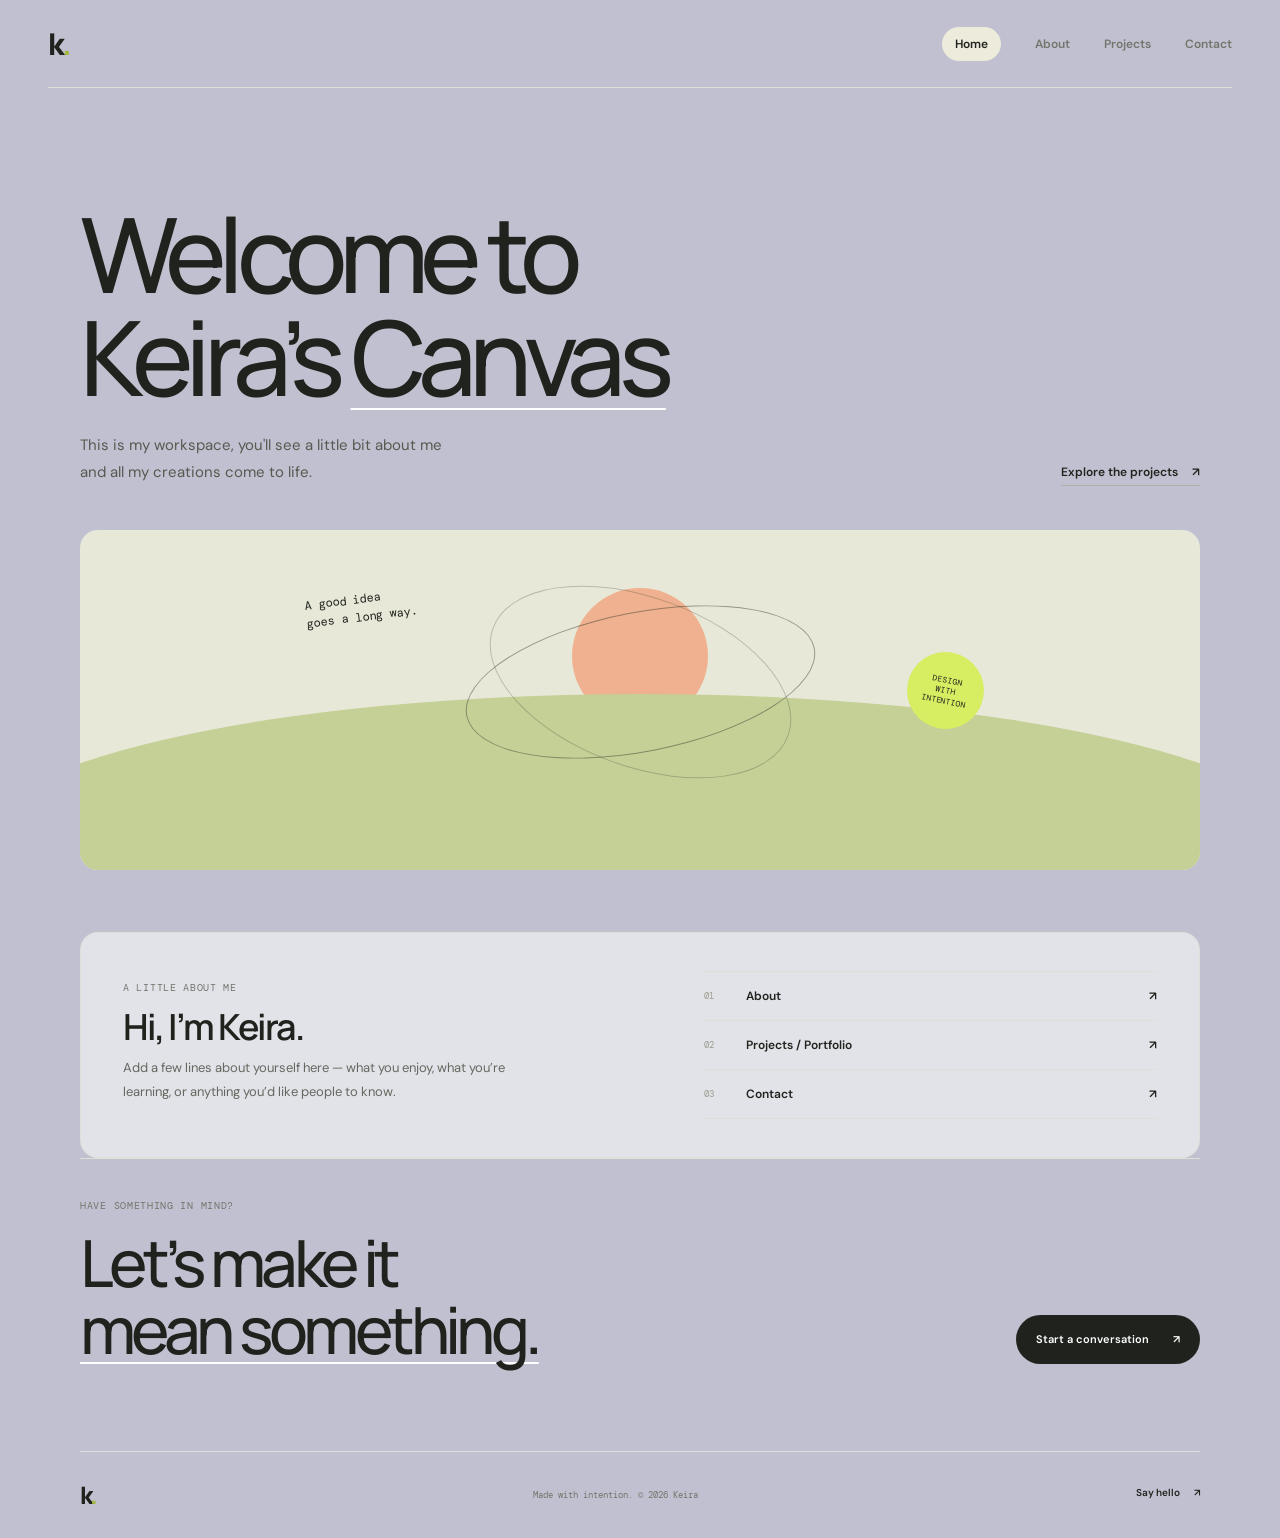
==== commit 14b9d7b8: "Update homepage introduction Co-authored-by: Copilot <223556219+Copilot@users.noreply.github.com>" ====
--- a/index.html
+++ b/index.html
@@ -23,7 +23,7 @@
       <section class="hero page-width">
         <h1>Welcome to<br>Keira’s <span class="highlight">Canvas</span></h1>
         <div class="hero-bottom">
-          <p class="intro">Take a look around, get to know me, and explore some of the things I’ve been working on.</p>
+          <p class="intro">This is my workspace, you'll see a little bit about me and all my creations come to life.</p>
           <a class="text-link" href="projects.html">Explore the projects <span aria-hidden="true">↗</span></a>
         </div>
         <div class="hero-art" aria-hidden="true">
--- a/styles.css
+++ b/styles.css
@@ -100,22 +100,12 @@
 }
 
 .highlight {
-  position: relative;
-  z-index: 0;
   white-space: nowrap;
-}
-
-.highlight::after {
-  position: absolute;
-  z-index: -1;
-  right: -.04em;
-  bottom: .06em;
-  left: -.03em;
-  height: .3em;
-  border-radius: 50%;
-  background: var(--lime);
-  content: "";
-  transform: rotate(-1.5deg);
+  text-decoration: underline;
+  text-decoration-color: #fff;
+  text-decoration-thickness: 2px;
+  text-underline-offset: .12em;
+  text-decoration-skip-ink: none;
 }
 
 .hero-bottom {
@@ -982,8 +972,6 @@
 .work-card { box-shadow: 0 8px 25px rgba(37, 39, 31, .035); }
 .project-art { box-shadow: 0 8px 24px rgba(37, 39, 31, .045); }
 
-.about-page .highlight::after { background: #e9bfd3; }
-
 .about-page .about-layout {
   grid-template-columns: 1fr 1fr;
   gap: clamp(42px, 7vw, 88px);
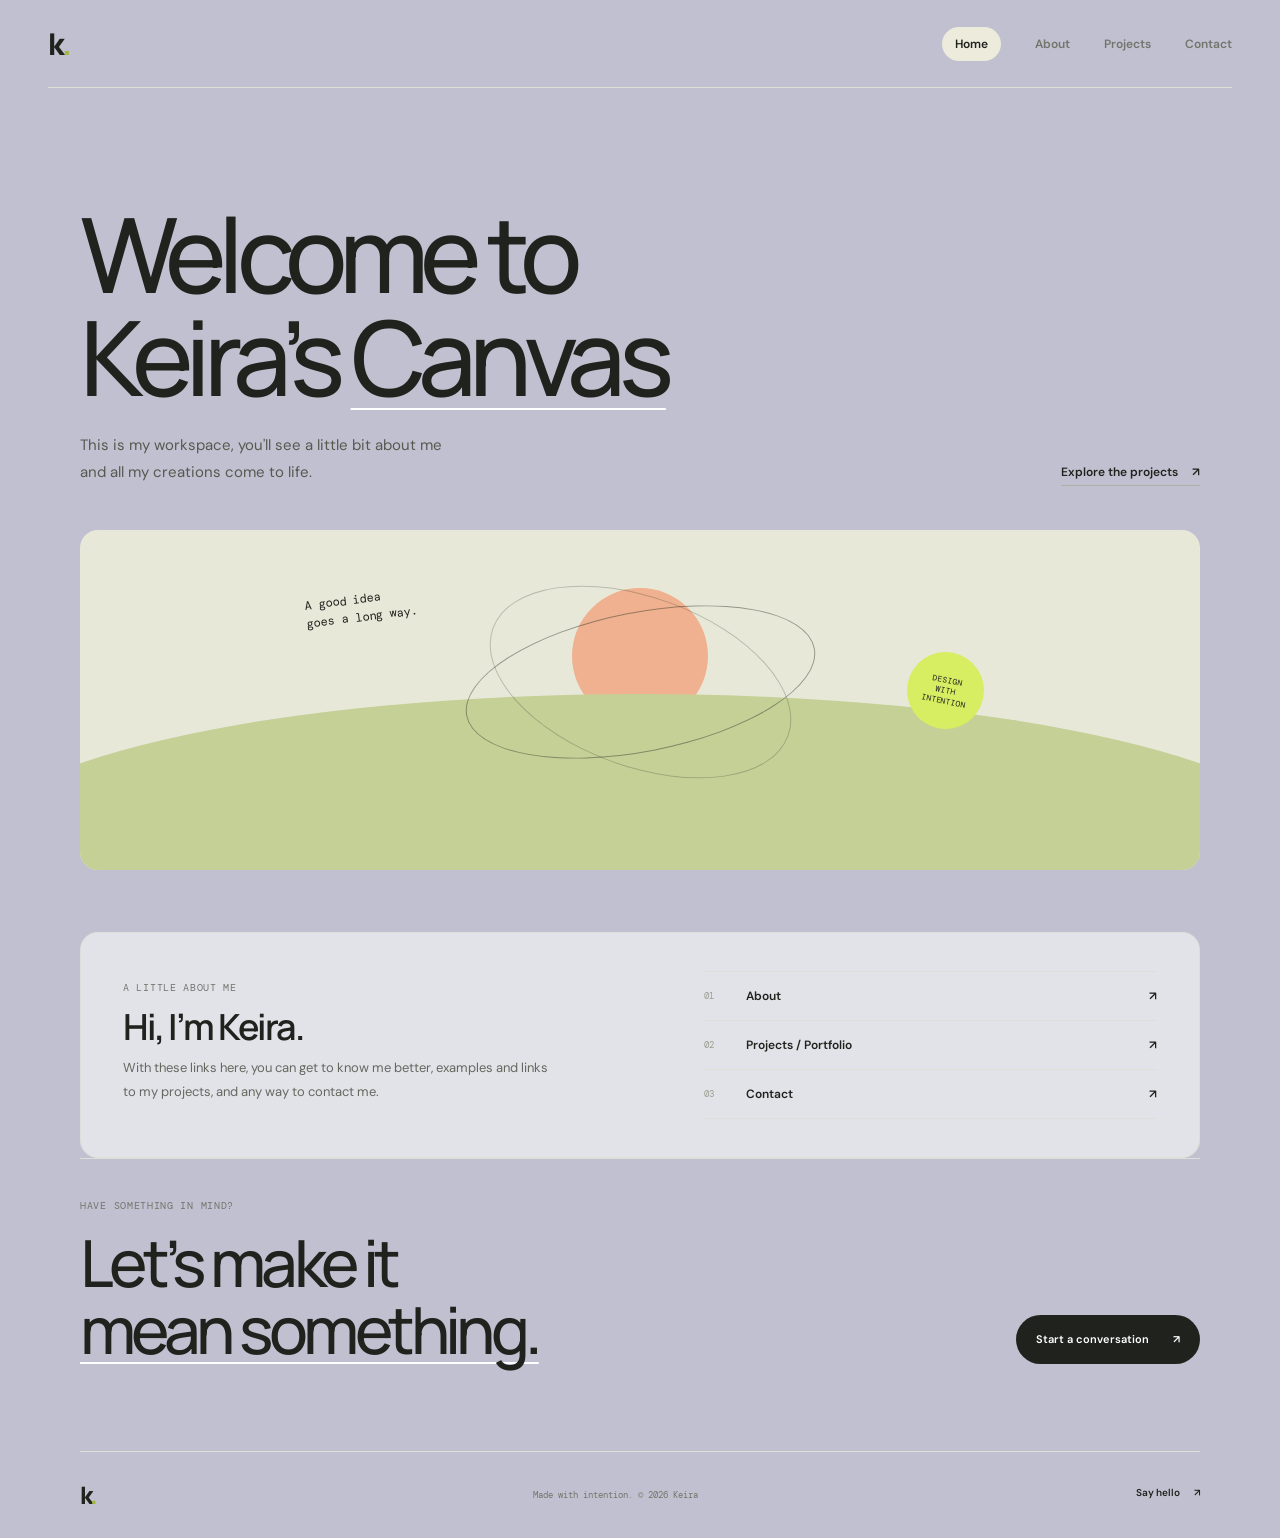
==== commit 803313b6: "Update homepage links introduction Co-authored-by: Copilot <223556219+Copilot@users.noreply.github.c" ====
--- a/index.html
+++ b/index.html
@@ -40,7 +40,7 @@
         <div class="home-intro-copy">
           <p class="eyebrow">A little about me</p>
           <h2 id="home-intro-title">Hi, I’m Keira.</h2>
-          <p class="home-bio-placeholder">Add a few lines about yourself here — what you enjoy, what you’re learning, or anything you’d like people to know.</p>
+          <p class="home-bio-placeholder">With these links here, you can get to know me better, examples and links to my projects, and any way to contact me.</p>
         </div>
         <nav class="home-page-links" aria-label="Explore the portfolio">
           <a class="home-page-link" href="about.html"><span class="home-link-number">01</span><span>About</span><span aria-hidden="true">↗</span></a>
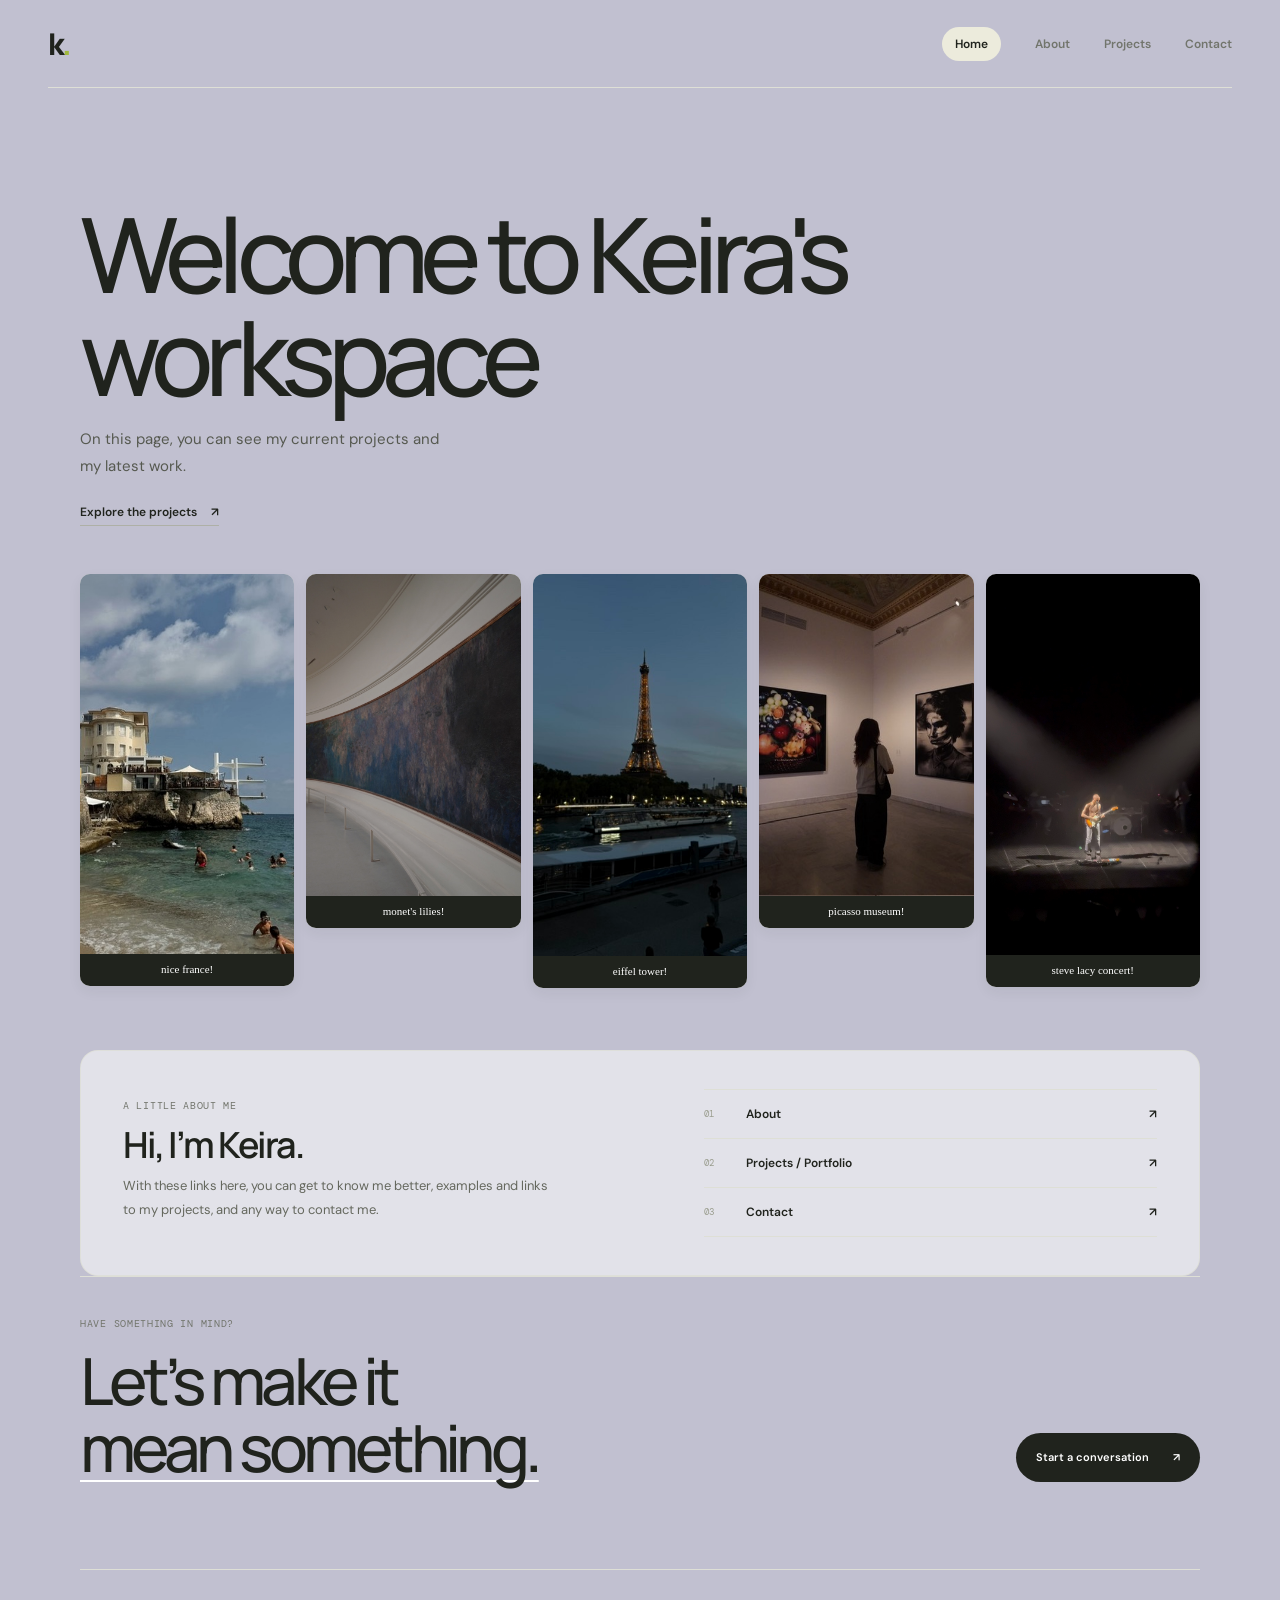
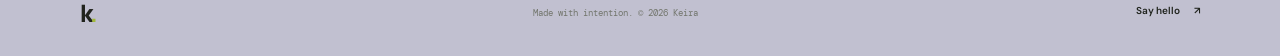
==== commit 62af6d78: "Changes to be committed: 	new file:   2FEB70D2-53EF-43CE-BB53-613082BB9918_1_105_c.jpeg 	new file:  " ====
--- a/index.html
+++ b/index.html
@@ -5,7 +5,7 @@
     <meta name="viewport" content="width=device-width, initial-scale=1">
     <meta name="description" content="Welcome to Keira's Canvas. Get to know Keira and explore a shelf of projects.">
     <title>Keira’s Canvas</title>
-    <link rel="stylesheet" href="styles.css">
+    <link rel="stylesheet" href="styles.css?v=11">
   </head>
   <body>
     <a class="skip-link" href="#main">Skip to content</a>
@@ -21,18 +21,34 @@
 
     <main id="main">
       <section class="hero page-width">
-        <h1>Welcome to<br>Keira’s <span class="highlight">Canvas</span></h1>
+        <div class="hero-banner">
+          <h1>Welcome to Keira's<br>workspace</h1>
+          <p class="intro">On this page, you can see my current projects and my latest work.</p>
+        </div>
         <div class="hero-bottom">
-          <p class="intro">This is my workspace, you'll see a little bit about me and all my creations come to life.</p>
           <a class="text-link" href="projects.html">Explore the projects <span aria-hidden="true">↗</span></a>
         </div>
-        <div class="hero-art" aria-hidden="true">
-          <div class="art-sun"></div>
-          <div class="art-ring art-ring-one"></div>
-          <div class="art-ring art-ring-two"></div>
-          <span class="art-note">A good idea<br>goes a long way.</span>
-          <span class="art-sticker">DESIGN<br>WITH<br>INTENTION</span>
-          <div class="art-ground"></div>
+        <div class="photo-strip" aria-label="A glimpse into my life and work">
+          <figure class="photo-card">
+            <img src="335A9F79-DC4D-4D8F-A30A-AB5F8ABD2604_4_5005_c.jpeg" alt="Me enjoying the outdoors" />
+            <figcaption>nice france!</figcaption>
+          </figure>
+          <figure class="photo-card">
+            <img src="2FEB70D2-53EF-43CE-BB53-613082BB9918_1_105_c.jpeg" alt="A museum gallery and artwork" />
+            <figcaption>monet's lilies!</figcaption>
+          </figure>
+          <figure class="photo-card">
+            <img src="C60E0D47-0E91-4AA2-B057-6683BE2D5AF9_4_5005_c.jpeg" alt="A close-up portrait in natural light" />
+            <figcaption>eiffel tower!</figcaption>
+          </figure>
+          <figure class="photo-card">
+            <img src="38DDD506-1B00-4E73-9547-EE1D00AEDDA2_4_5005_c.jpeg" alt="A candid moment in a museum gallery" />
+            <figcaption>picasso museum!</figcaption>
+          </figure>
+          <figure class="photo-card">
+            <img src="6C3715D4-733A-49DB-AC68-FE1F4B1779B8_1_102_a.jpeg" alt="A guitarist performing live on stage" />
+            <figcaption>steve lacy concert!</figcaption>
+          </figure>
         </div>
       </section>
 
--- a/styles.css
+++ b/styles.css
@@ -93,10 +93,20 @@
 
 h1, h2, h3, p { margin-top: 0; }
 
+.hero-banner {
+  display: block;
+  margin: 29px 0 24px;
+}
+
 .hero h1, .page-title {
-  margin: 29px 0 24px;
+  margin: 0;
   font: 500 clamp(54px, 8.3vw, 104px)/.99 var(--display);
   letter-spacing: -.075em;
+}
+
+.hero-banner .intro {
+  margin: 18px 0 0;
+  max-width: 370px;
 }
 
 .highlight {
@@ -111,9 +121,9 @@
 .hero-bottom {
   display: flex;
   align-items: end;
-  justify-content: space-between;
+  justify-content: flex-start;
   gap: 24px;
-  padding-bottom: 44px;
+  padding-bottom: 32px;
 }
 
 .intro {
@@ -137,78 +147,43 @@
 
 .text-link:hover { gap: 20px; border-color: var(--ink); }
 
-.hero-art {
-  position: relative;
-  height: 340px;
+.photo-strip {
+  display: grid;
+  grid-template-columns: repeat(5, minmax(0, 1fr));
+  gap: clamp(6px, 1vw, 12px);
+  width: 100%;
+  margin: 16px 0 48px;
+  align-items: start;
+}
+
+.photo-card {
+  position: relative;
   overflow: hidden;
-  background: #e8e8d9;
-}
-
-.art-ground {
-  position: absolute;
-  right: 0;
-  bottom: -134px;
-  left: 0;
-  height: 310px;
-  border-radius: 50% 50% 0 0;
-  background: #c5d097;
-  transform: scaleX(1.2);
-}
-
-.art-sun {
-  position: absolute;
-  top: 58px;
-  left: calc(50% - 68px);
-  width: 136px;
-  height: 136px;
-  border-radius: 50%;
-  background: #efb18f;
-}
-
-.art-ring {
-  position: absolute;
-  z-index: 1;
-  top: 82px;
-  left: calc(50% - 177px);
-  width: 355px;
-  height: 140px;
-  border: 1px solid rgba(43, 48, 36, .44);
-  border-radius: 50%;
-  transform: rotate(-11deg);
-}
-
-.art-ring-two {
-  top: 67px;
-  left: calc(50% - 157px);
-  width: 315px;
-  height: 170px;
-  border-color: rgba(43, 48, 36, .25);
-  transform: rotate(20deg);
-}
-
-.art-note {
-  position: absolute;
-  z-index: 2;
-  top: 60px;
-  left: max(calc(50% - 335px), 8%);
-  font: 12px/1.5 var(--mono);
-  transform: rotate(-7deg);
-}
-
-.art-sticker {
-  position: absolute;
-  z-index: 2;
-  top: 122px;
-  right: max(calc(50% - 344px), 7%);
-  display: grid;
-  width: 77px;
-  height: 77px;
-  place-content: center;
-  border-radius: 50%;
-  background: var(--lime);
-  font: 8px/1.3 var(--mono);
+  margin: 0;
+  border-radius: 10px;
+  background: #dfe1d7;
+  box-shadow: 0 5px 14px rgba(32, 35, 29, .06);
+}
+
+.photo-card img {
+  display: block;
+  width: 100%;
+  height: auto;
+  transition: transform .35s ease, filter .35s ease;
+  filter: saturate(.9) contrast(1.02);
+}
+
+.photo-card figcaption {
+  padding: 9px 5px 10px;
+  background: var(--ink);
+  color: #fff;
+  font: 11px/1.2 "Comic Sans MS", "Comic Sans", cursive;
   text-align: center;
-  transform: rotate(11deg);
+}
+
+.photo-card:hover img {
+  transform: scale(1.03);
+  filter: saturate(1) contrast(1.04);
 }
 
 .selected-work { padding: 108px 0 96px; }
@@ -864,9 +839,9 @@
   .site-nav { gap: 17px; }
   .site-nav a { font-size: 11px; }
   .hero { padding-top: 64px; }
-  .hero h1 { margin-top: 25px; font-size: clamp(51px, 12vw, 78px); }
-  .hero-bottom { align-items: start; flex-direction: column; padding-bottom: 30px; }
-  .hero-art { height: 275px; }
+  .hero-banner { margin-top: 25px; }
+  .hero h1 { font-size: clamp(51px, 12vw, 78px); }
+  .hero-bottom { padding-bottom: 30px; }
   .art-sun { top: 46px; width: 112px; height: 112px; left: calc(50% - 56px); }
   .art-ring { top: 68px; left: calc(50% - 144px); width: 288px; height: 118px; }
   .art-ring-two { top: 57px; left: calc(50% - 129px); width: 258px; height: 142px; }
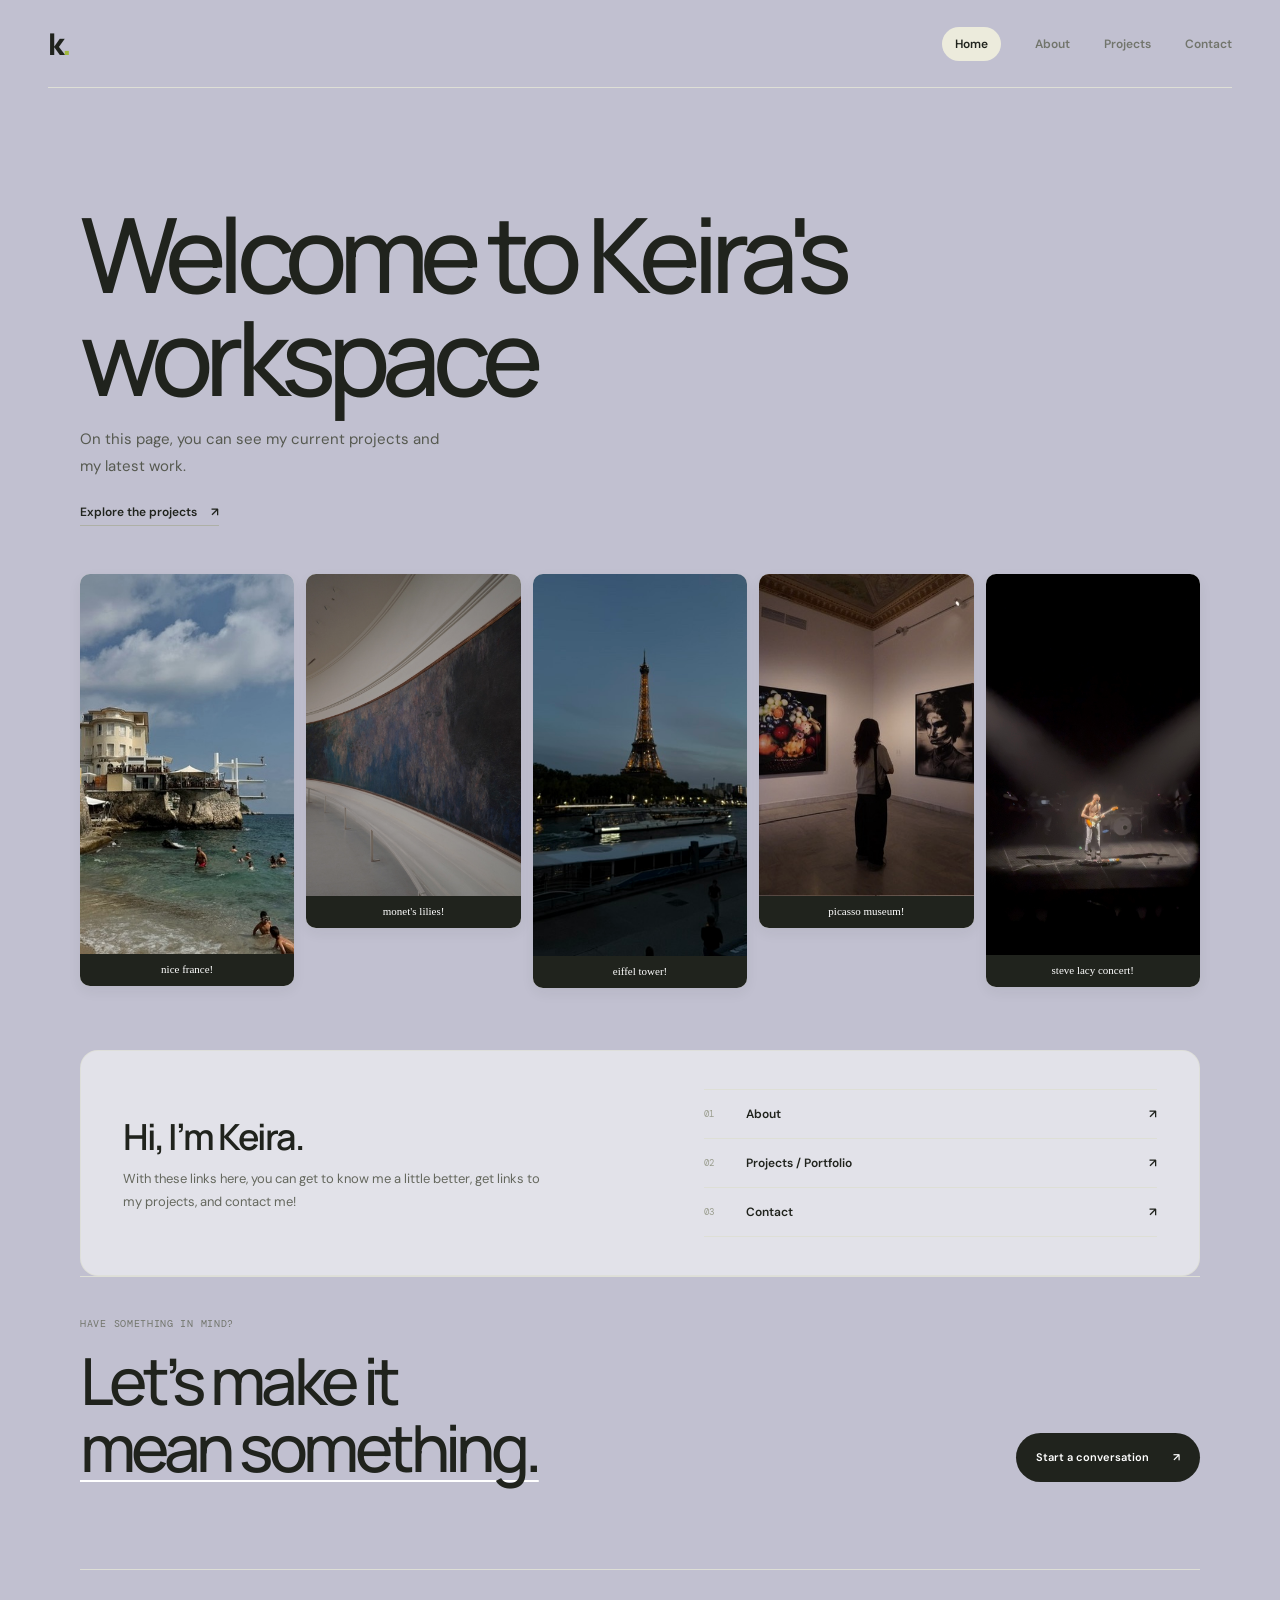
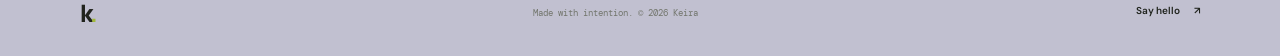
==== commit 6bbe71ed: "Update portfolio intro copy Co-authored-by: Copilot <223556219+Copilot@users.noreply.github.com>" ====
--- a/index.html
+++ b/index.html
@@ -54,9 +54,8 @@
 
       <section class="home-intro page-width" aria-labelledby="home-intro-title">
         <div class="home-intro-copy">
-          <p class="eyebrow">A little about me</p>
           <h2 id="home-intro-title">Hi, I’m Keira.</h2>
-          <p class="home-bio-placeholder">With these links here, you can get to know me better, examples and links to my projects, and any way to contact me.</p>
+          <p class="home-bio-placeholder">With these links here, you can get to know me a little better, get links to my projects, and contact me!</p>
         </div>
         <nav class="home-page-links" aria-label="Explore the portfolio">
           <a class="home-page-link" href="about.html"><span class="home-link-number">01</span><span>About</span><span aria-hidden="true">↗</span></a>
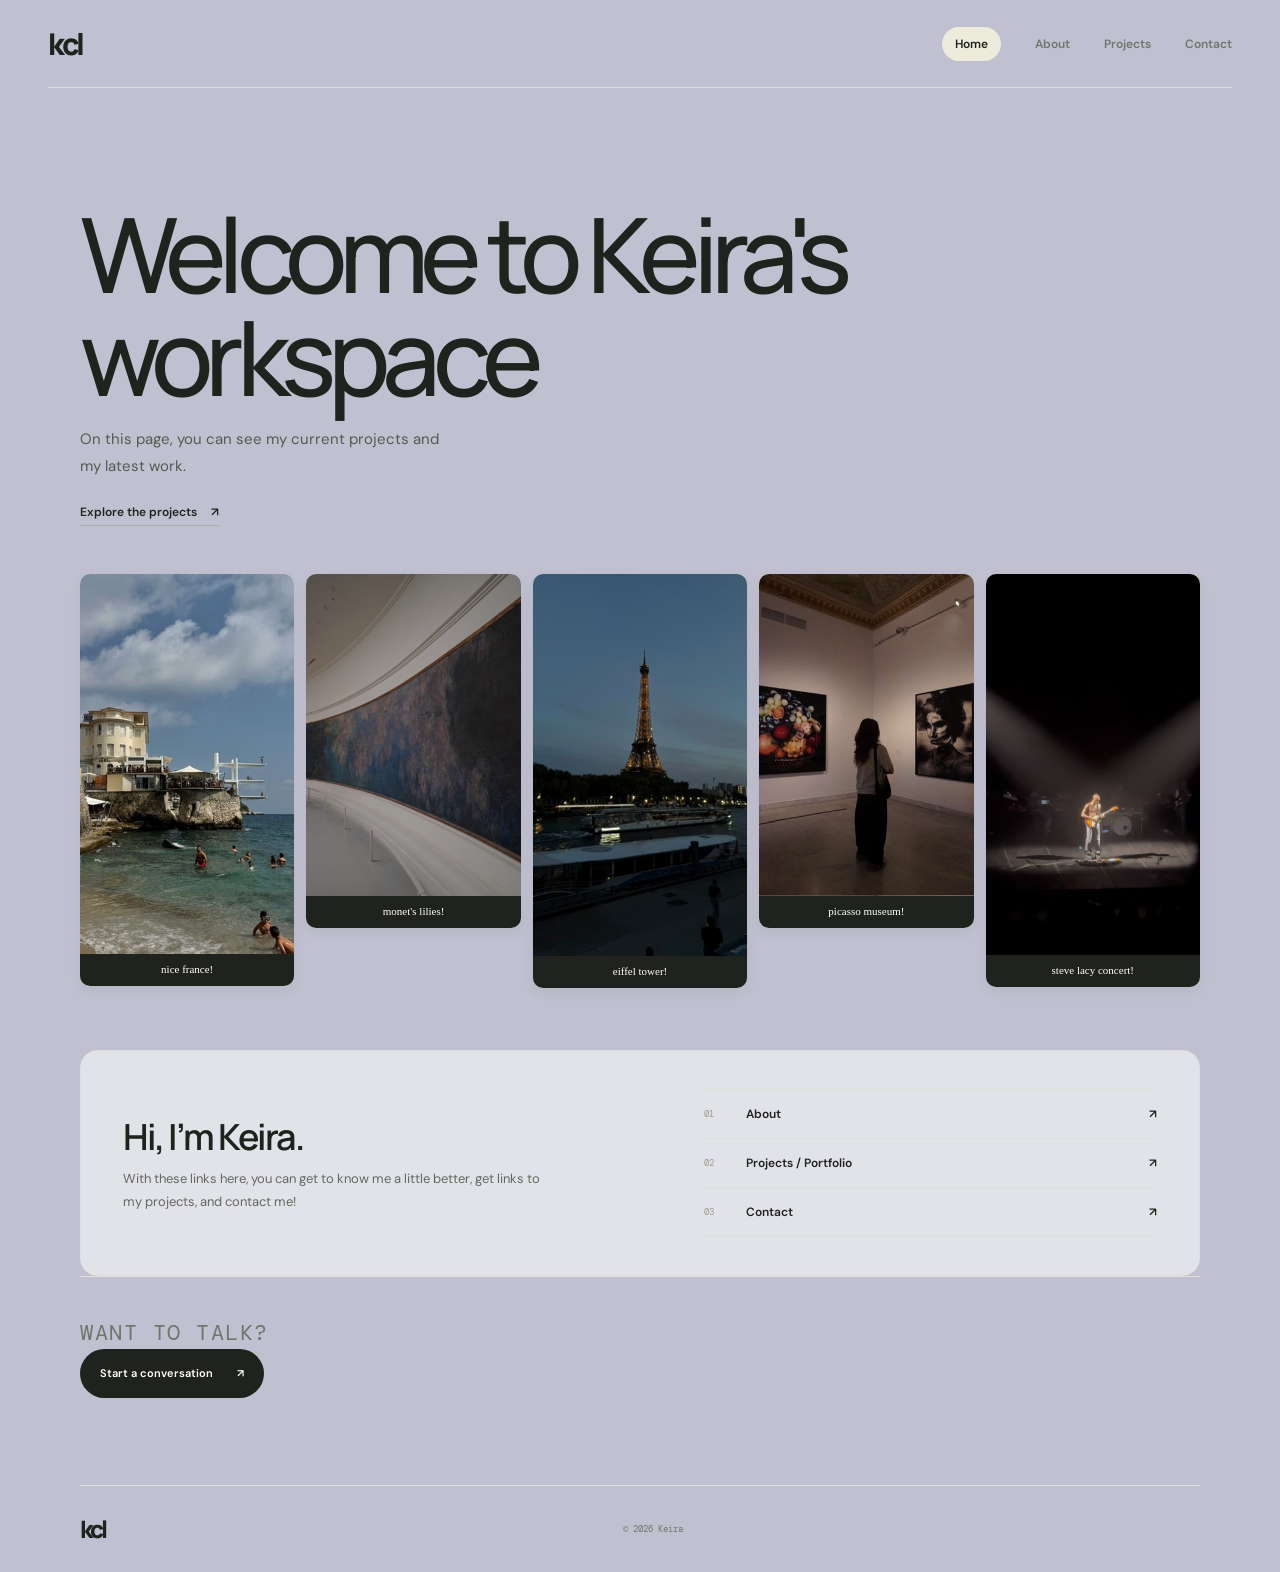
==== commit c2560265: "Update portfolio pages and contact details Co-authored-by: Copilot <223556219+Copilot@users.noreply." ====
--- a/index.html
+++ b/index.html
@@ -10,7 +10,7 @@
   <body>
     <a class="skip-link" href="#main">Skip to content</a>
     <header class="site-header">
-      <a class="wordmark" href="index.html" aria-label="Keira, home">k<span>.</span></a>
+      <a class="wordmark" href="index.html" aria-label="Keira, home">kcl</a>
       <nav class="site-nav" aria-label="Main navigation">
         <a class="active" aria-current="page" href="index.html">Home</a>
         <a href="about.html">About</a>
@@ -65,18 +65,17 @@
       </section>
 
       <section class="home-cta page-width">
-        <p class="eyebrow">Have something in mind?</p>
+        <p class="eyebrow">Want to talk?</p>
         <div class="cta-row">
-          <h2>Let’s make it<br><span class="highlight">mean something.</span></h2>
           <a class="button button-dark" href="contact.html">Start a conversation <span aria-hidden="true">↗</span></a>
         </div>
       </section>
     </main>
 
     <footer class="site-footer page-width">
-      <a class="wordmark" href="index.html" aria-label="Keira, home">k<span>.</span></a>
-      <p>Made with intention. © <span>2026</span> Keira</p>
-      <a class="text-link" href="contact.html">Say hello <span aria-hidden="true">↗</span></a>
+      <a class="wordmark" href="index.html" aria-label="Keira, home">kcl</a>
+      <p>© <span>2026</span> Keira</p>
+      <a class="text-link" href="contact.html"> </a>
     </footer>
   </body>
 </html>
--- a/styles.css
+++ b/styles.css
@@ -311,6 +311,15 @@
 .home-cta {
   padding: 39px 0 87px;
   border-top: 1px solid var(--line);
+}
+
+.home-cta > .eyebrow {
+  font-size: clamp(17px, 2vw, 22px);
+}
+
+.home-cta .cta-row {
+  align-items: flex-start;
+  flex-direction: column;
 }
 
 .home-intro {
@@ -749,11 +758,18 @@
 .contact-copy .page-title { margin: 20px 0 20px; }
 .contact-copy .page-intro { max-width: 390px; }
 
+.contact-email-stack {
+  display: flex;
+  flex-direction: column;
+  align-items: flex-start;
+  gap: 10px;
+  margin-top: 35px;
+}
+
 .contact-email {
   display: inline-flex;
   align-items: center;
   gap: 18px;
-  margin-top: 35px;
   padding-bottom: 7px;
   border-bottom: 1px solid #aeb0a6;
   font: 600 clamp(17px, 2.5vw, 23px) var(--display);
@@ -956,90 +972,24 @@
 .about-page .about-art {
   min-height: 430px;
   border: 8px solid rgba(255, 255, 255, .68);
-  background:
-    radial-gradient(circle at 17% 83%, rgba(255, 255, 255, .72) 0 3px, transparent 4px),
-    radial-gradient(circle at 83% 30%, rgba(255, 255, 255, .68) 0 4px, transparent 5px),
-    linear-gradient(145deg, #f3d9e3 0%, #e8dfef 55%, #d9e3d1 100%);
+  background: #e4dfdb;
   box-shadow: 0 18px 45px rgba(90, 75, 85, .09);
-}
-
-.about-page .about-art::before {
-  right: -17%;
-  bottom: -44%;
-  left: -17%;
-  height: 83%;
-  border-radius: 50% 50% 0 0;
-  background: linear-gradient(155deg, #d6e0bf, #bcca9c);
-}
-
+  overflow: hidden;
+}
+
+.about-page .about-art::before,
 .about-page .about-art::after {
-  position: absolute;
-  top: 72px;
-  left: calc(50% - 112px);
-  width: 224px;
-  height: 136px;
-  border: 1px solid rgba(77, 65, 75, .3);
-  border-radius: 50%;
-  content: "";
-  transform: rotate(-24deg);
-}
-
-.about-page .about-sun {
-  top: 80px;
-  left: calc(50% - 73px);
-  width: 146px;
-  height: 146px;
-  background: radial-gradient(circle at 35% 30%, #ffe1ca, #eea8a0 78%);
-  box-shadow: 0 15px 32px rgba(172, 115, 114, .15);
-}
-
-.about-art-label {
-  position: absolute;
-  z-index: 2;
-  top: 18px;
-  left: 18px;
-  padding: 8px 10px;
-  border: 1px solid rgba(53, 49, 48, .14);
-  border-radius: 99px;
-  background: rgba(255, 255, 255, .52);
-  font: 8px var(--mono);
-  letter-spacing: .06em;
-}
-
-.about-sticker {
-  position: absolute;
-  z-index: 2;
-  top: 173px;
-  right: 12%;
-  display: grid;
-  width: 70px;
-  height: 70px;
-  place-content: center;
-  border-radius: 50%;
-  background: #f5e89b;
-  box-shadow: 0 6px 16px rgba(91, 77, 43, .12);
-  font: 8px/1.35 var(--mono);
-  text-align: center;
-  transform: rotate(9deg);
-}
-
-.about-page .about-note {
-  right: auto;
-  bottom: 24px;
-  left: 23px;
-  padding: 11px 14px;
-  border-radius: 10px;
-  background: rgba(255, 255, 255, .64);
-  font-size: 9px;
-  text-align: left;
-  transform: rotate(-3deg);
-}
-
-.about-page .about-doodle {
-  top: 96px;
-  left: 15%;
-  color: #788c55;
-  font-size: 23px;
+  display: none;
+}
+
+.about-portrait {
+  width: 100%;
+  height: 100%;
+  display: block;
+  object-fit: cover;
+  object-position: 54% 50%;
+  transform: scale(1.22);
+  transform-origin: center;
 }
 
 .about-page .about-copy h2 { font-size: 29px; }
@@ -1049,6 +999,18 @@
 .about-page .values-grid article > span { color: #ab7390; }
 .about-page .values-grid h3 { font-size: 19px; }
 
+.about-photo-strip {
+  grid-template-columns: repeat(7, minmax(0, 1fr));
+  width: min(100%, 1000px);
+  margin: 16px auto 48px;
+}
+
+.about-photo-strip .photo-card img {
+  height: auto;
+  aspect-ratio: 3 / 4;
+  object-fit: cover;
+}
+
 @media (max-width: 720px) {
   .about-page .about-layout { grid-template-columns: 1fr; gap: 34px; }
   .about-page .about-art { min-height: 340px; }
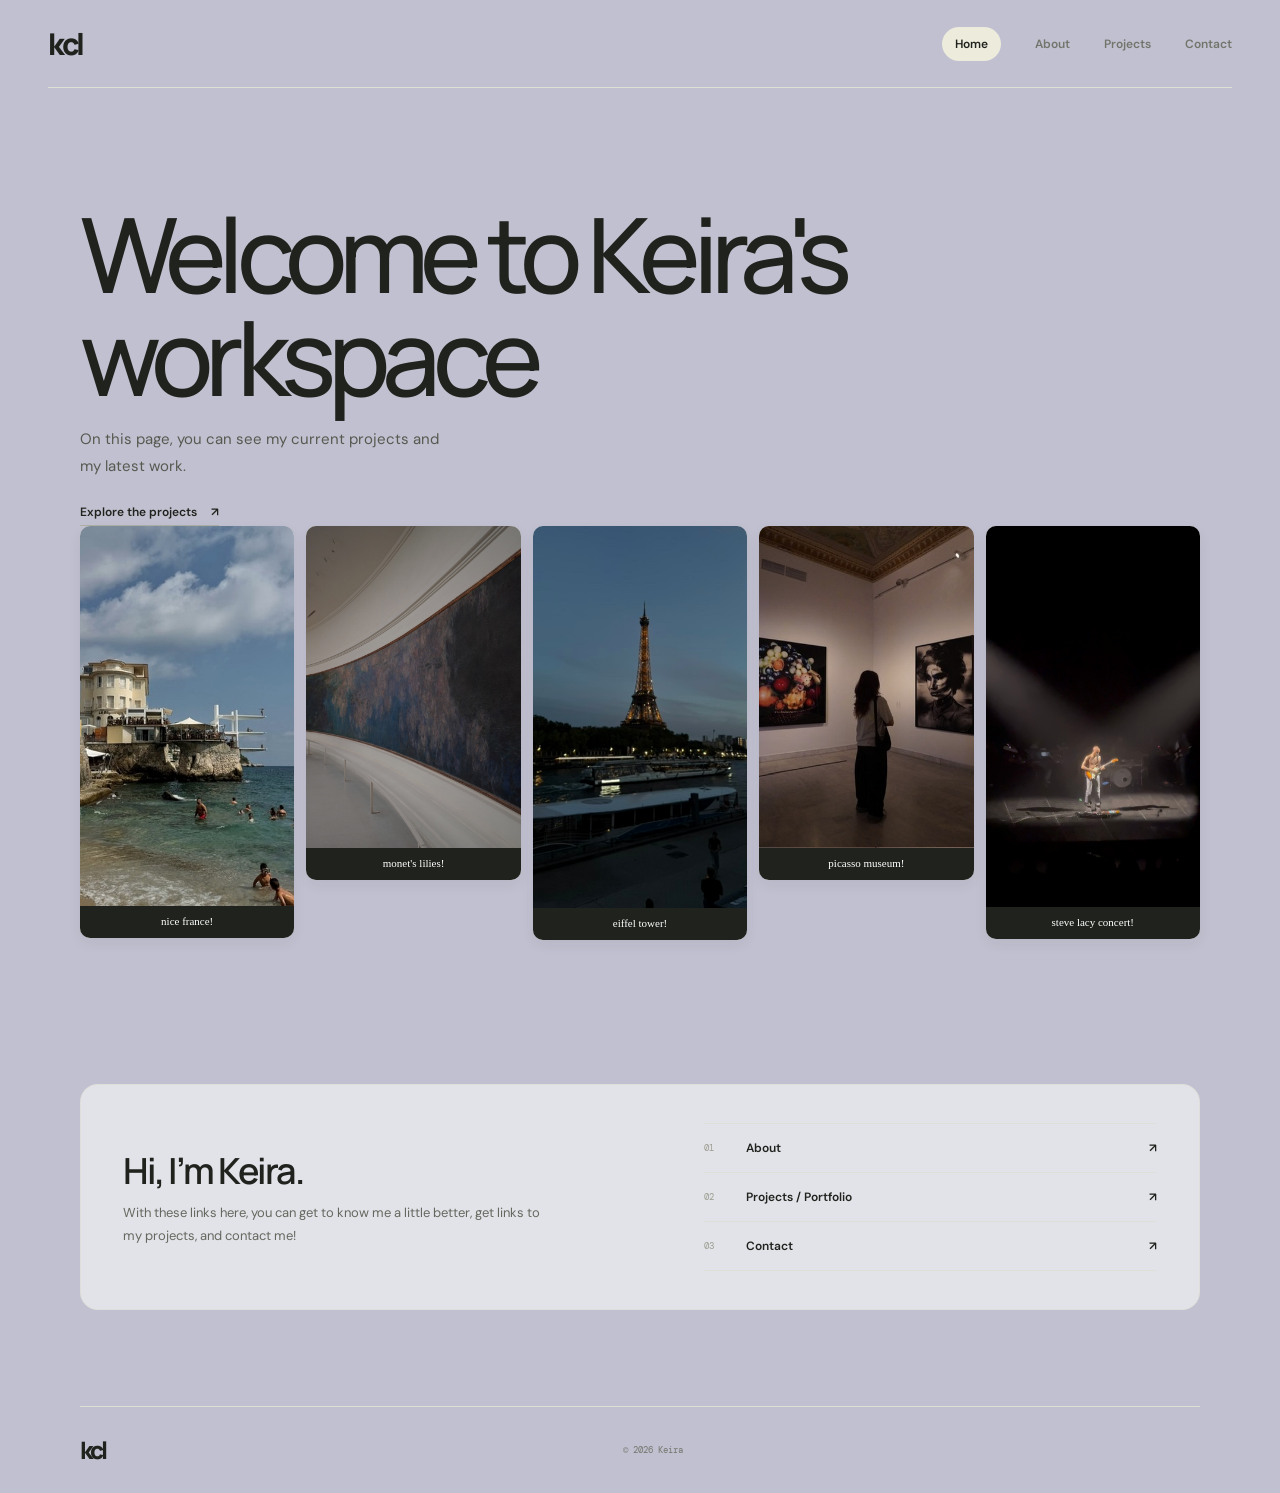
==== commit ded7f853: "Update portfolio pages and project content Co-authored-by: Copilot <223556219+Copilot@users.noreply." ====
--- a/index.html
+++ b/index.html
@@ -5,7 +5,7 @@
     <meta name="viewport" content="width=device-width, initial-scale=1">
     <meta name="description" content="Welcome to Keira's Canvas. Get to know Keira and explore a shelf of projects.">
     <title>Keira’s Canvas</title>
-    <link rel="stylesheet" href="styles.css?v=11">
+    <link rel="stylesheet" href="styles.css?v=13">
   </head>
   <body>
     <a class="skip-link" href="#main">Skip to content</a>
@@ -64,12 +64,6 @@
         </nav>
       </section>
 
-      <section class="home-cta page-width">
-        <p class="eyebrow">Want to talk?</p>
-        <div class="cta-row">
-          <a class="button button-dark" href="contact.html">Start a conversation <span aria-hidden="true">↗</span></a>
-        </div>
-      </section>
     </main>
 
     <footer class="site-footer page-width">
--- a/styles.css
+++ b/styles.css
@@ -156,6 +156,8 @@
   align-items: start;
 }
 
+.hero .photo-strip { margin-top: -32px; }
+
 .photo-card {
   position: relative;
   overflow: hidden;
@@ -308,26 +310,12 @@
   font-size: 16px;
 }
 
-.home-cta {
-  padding: 39px 0 87px;
-  border-top: 1px solid var(--line);
-}
-
-.home-cta > .eyebrow {
-  font-size: clamp(17px, 2vw, 22px);
-}
-
-.home-cta .cta-row {
-  align-items: flex-start;
-  flex-direction: column;
-}
-
 .home-intro {
   display: grid;
   grid-template-columns: 1fr .85fr;
   gap: 48px;
   align-items: center;
-  margin-top: 62px;
+  margin-top: 1.5in;
   padding: 38px 42px;
   border: 1px solid rgba(222, 223, 214, .8);
   border-radius: 18px;
@@ -519,12 +507,14 @@
   display: flex;
   align-items: center;
   justify-content: space-between;
+  margin-top: 1in;
   border-top: 1px solid var(--line);
 }
 
 .site-footer .wordmark { font-size: 24px; }
 .site-footer p { margin: 0; color: var(--muted); font: 9px var(--mono); }
 .site-footer .text-link { border: 0; font-size: 10px; }
+.contact-page + .site-footer { margin-top: 0; }
 
 .inner-page { padding-top: 86px; }
 .inner-page > .page-title { margin-top: 27px; }
@@ -535,7 +525,7 @@
   grid-template-columns: .92fr 1.08fr;
   gap: clamp(44px, 9vw, 112px);
   align-items: center;
-  padding: 20px 0 112px;
+  padding: 20px 0 calc(16px + .5cm);
 }
 
 .about-art {
@@ -607,17 +597,6 @@
 .values-grid h3 { margin: 20px 0 8px; font: 600 18px var(--display); letter-spacing: -.04em; }
 .values-grid p { max-width: 250px; margin: 0; color: var(--muted); font-size: 12px; line-height: 1.8; }
 
-.inner-cta {
-  display: flex;
-  align-items: center;
-  justify-content: space-between;
-  gap: 24px;
-  padding: 34px 0 77px;
-  border-top: 1px solid var(--line);
-}
-
-.inner-cta h2 { margin: 0; font: 600 25px var(--display); letter-spacing: -.05em; }
-
 .page-intro {
   max-width: 490px;
   margin: 0;
@@ -626,7 +605,7 @@
   line-height: 1.8;
 }
 
-.projects-page > .page-title { margin-bottom: 16px; }
+.projects-page > .page-title { margin-bottom: 1cm; }
 
 .project-grid { display: grid; grid-template-columns: repeat(2, 1fr); gap: 36px 22px; padding: 54px 0 95px; }
 
@@ -745,8 +724,6 @@
 .project-caption h2 { margin: 0 0 4px; font: 600 16px var(--display); letter-spacing: -.04em; }
 .project-caption p { margin: 0; color: var(--muted); font-size: 11px; }
 .project-caption > span { font-size: 15px; }
-.projects-page .inner-cta { padding-top: 30px; }
-
 .contact-layout {
   display: grid;
   grid-template-columns: 1fr .85fr;
@@ -781,56 +758,35 @@
 
 .contact-art {
   position: relative;
+  display: grid;
   aspect-ratio: 1;
   max-height: 390px;
   overflow: hidden;
+  padding: .5cm;
+  place-items: center;
   background: #e6e8d8;
 }
 
-.contact-sun {
-  position: absolute;
-  top: 50%;
-  left: 50%;
-  display: grid;
-  width: 130px;
-  height: 130px;
-  place-items: center;
-  border-radius: 50%;
-  background: #efb18f;
-  font: 700 26px var(--display);
-  letter-spacing: -.07em;
-  transform: translate(-50%, -50%);
-}
-
-.contact-orbit {
-  position: absolute;
-  top: calc(50% - 73px);
-  left: calc(50% - 152px);
-  width: 304px;
-  height: 146px;
-  border: 1px solid rgba(32, 35, 29, .5);
-  border-radius: 50%;
-  transform: rotate(-35deg);
-}
-
-.contact-orbit-two { transform: rotate(35deg); }
-
-.contact-spark {
-  position: absolute;
-  z-index: 1;
-  color: #82943d;
-  font-size: 24px;
-}
-
-.contact-spark-one { top: 19%; left: 20%; }
-.contact-spark-two { right: 17%; bottom: 19%; font-size: 16px; }
-
-.contact-art-note {
-  position: absolute;
-  right: 17px;
-  bottom: 16px;
-  font: 9px/1.5 var(--mono);
-  text-align: right;
+.contact-qr-link {
+  display: grid;
+  width: 100%;
+  justify-items: center;
+  gap: 14px;
+  color: var(--ink);
+  font: 9px var(--mono);
+  letter-spacing: .06em;
+  text-align: center;
+  text-transform: uppercase;
+}
+
+.contact-qr {
+  display: block;
+  width: min(100%, 310px);
+  height: auto;
+  padding: 12px 12px 0;
+  border-radius: 12px;
+  background: white;
+  box-shadow: 0 8px 24px rgba(37, 39, 31, .12);
 }
 
 .contact-bottom {
@@ -839,7 +795,6 @@
   justify-content: space-between;
   gap: 20px;
   padding: 26px 0 77px;
-  border-top: 1px solid var(--line);
 }
 
 .contact-bottom p { margin: 0; color: var(--muted); font-size: 12px; }
@@ -864,7 +819,7 @@
   .art-note { top: 37px; left: 6%; font-size: 10px; }
   .art-sticker { top: 110px; right: 7%; width: 66px; height: 66px; font-size: 7px; }
   .selected-work { padding: 75px 0 67px; }
-  .home-intro { grid-template-columns: 1fr; gap: 28px; margin-top: 38px; padding: 27px 24px; }
+  .home-intro { grid-template-columns: 1fr; gap: 28px; margin-top: 1.5in; padding: 27px 24px; }
   .home-bio-placeholder { min-height: 0; }
   .section-heading { align-items: start; flex-direction: column; }
   .bookshelf { --book-row-height: 220px; gap: 10px; padding: 20px 20px 35px; }
@@ -882,13 +837,12 @@
   .work-arrow { right: 14px; bottom: 17px; }
   .illustration-window { width: 135px; height: 95px; }
   .illustration-orbit { width: 115px; height: 115px; }
-  .home-cta { padding: 30px 0 60px; }
   .cta-row { align-items: start; flex-direction: column; }
   .site-footer { min-height: 75px; }
   .site-footer p { font-size: 8px; }
   .inner-page { padding-top: 65px; }
   .page-title { font-size: clamp(53px, 11vw, 78px); }
-  .about-layout { grid-template-columns: 1fr; gap: 34px; padding: 10px 0 75px; }
+  .about-layout { grid-template-columns: 1fr; gap: 34px; padding: 10px 0 .5cm; }
   .about-art { min-height: 300px; }
   .about-sun { top: 54px; }
   .values-section { padding-bottom: 70px; }
@@ -897,8 +851,6 @@
   .values-grid article > span { grid-row: span 2; padding-top: 3px; }
   .values-grid h3 { margin: 0 0 6px; }
   .values-grid p { grid-column: 2; max-width: none; }
-  .inner-cta h2 { font-size: 19px; }
-  .inner-cta .button { flex-shrink: 0; }
   .project-grid { gap: 24px 12px; padding: 40px 0 70px; }
   .project-art { min-height: 230px; }
   .project-shape-window { height: 120px; }
@@ -941,7 +893,6 @@
   .project-art { min-height: 280px; }
   .project-caption h2 { font-size: 15px; }
   .project-caption p { font-size: 10px; }
-  .inner-cta { align-items: start; flex-direction: column; }
   .contact-copy .page-title { font-size: 57px; }
 }
 
@@ -1013,6 +964,7 @@
 
 @media (max-width: 720px) {
   .about-page .about-layout { grid-template-columns: 1fr; gap: 34px; }
+  .about-photo-strip { margin-top: 0; }
   .about-page .about-art { min-height: 340px; }
   .about-page .about-sun { top: 63px; }
   .about-page .about-art::after { top: 55px; }
